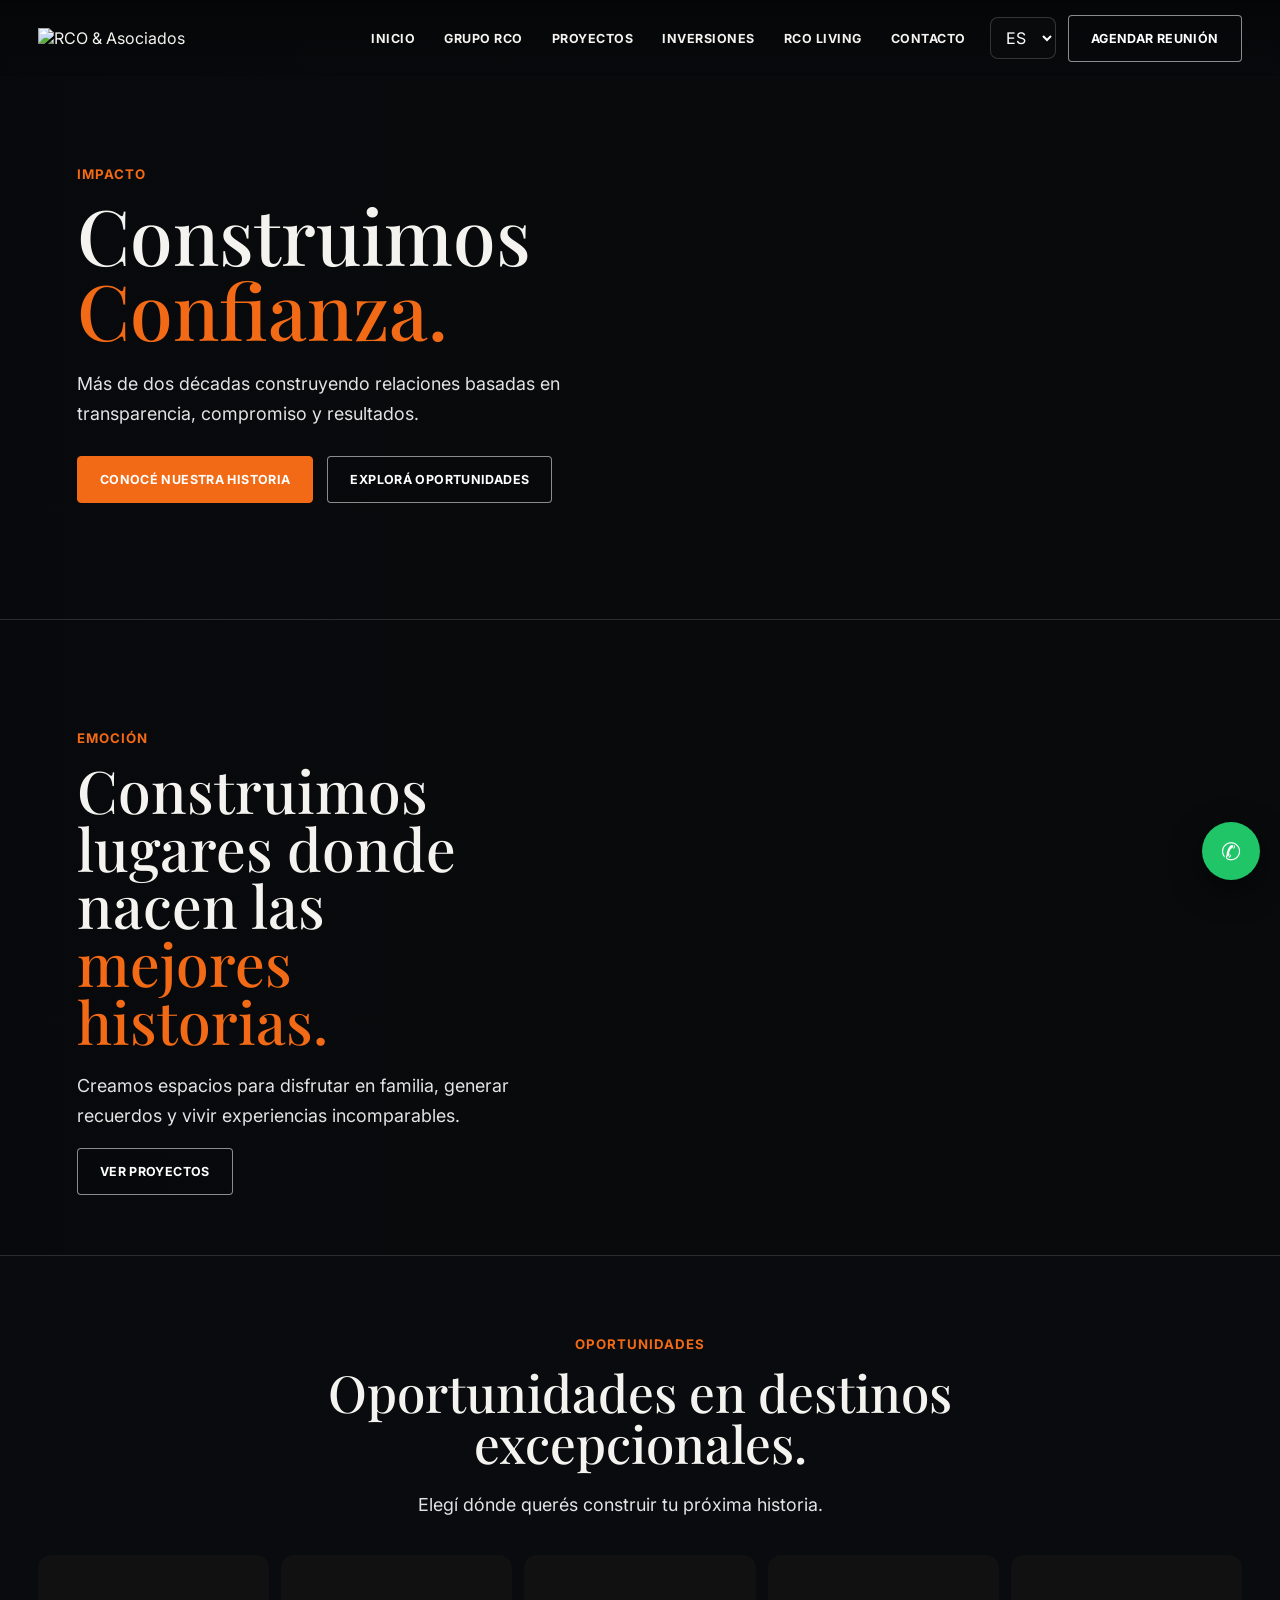
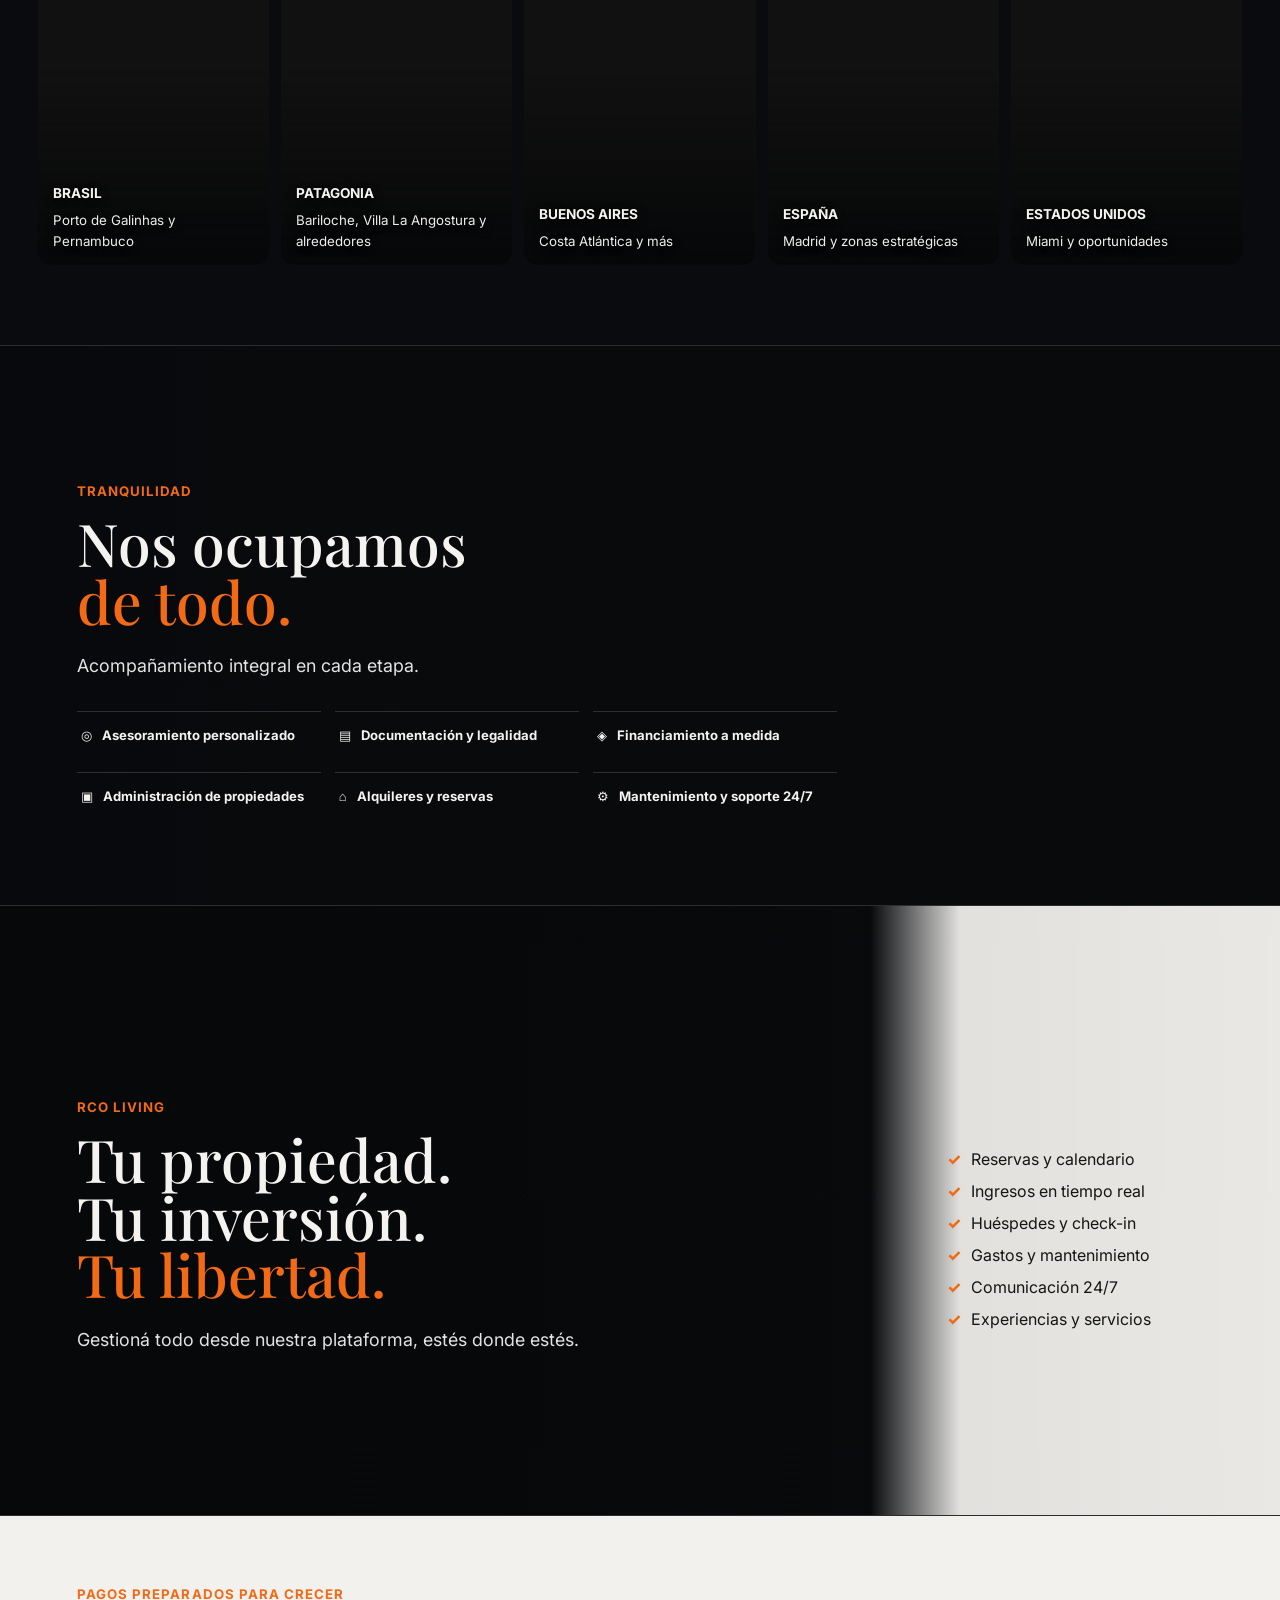
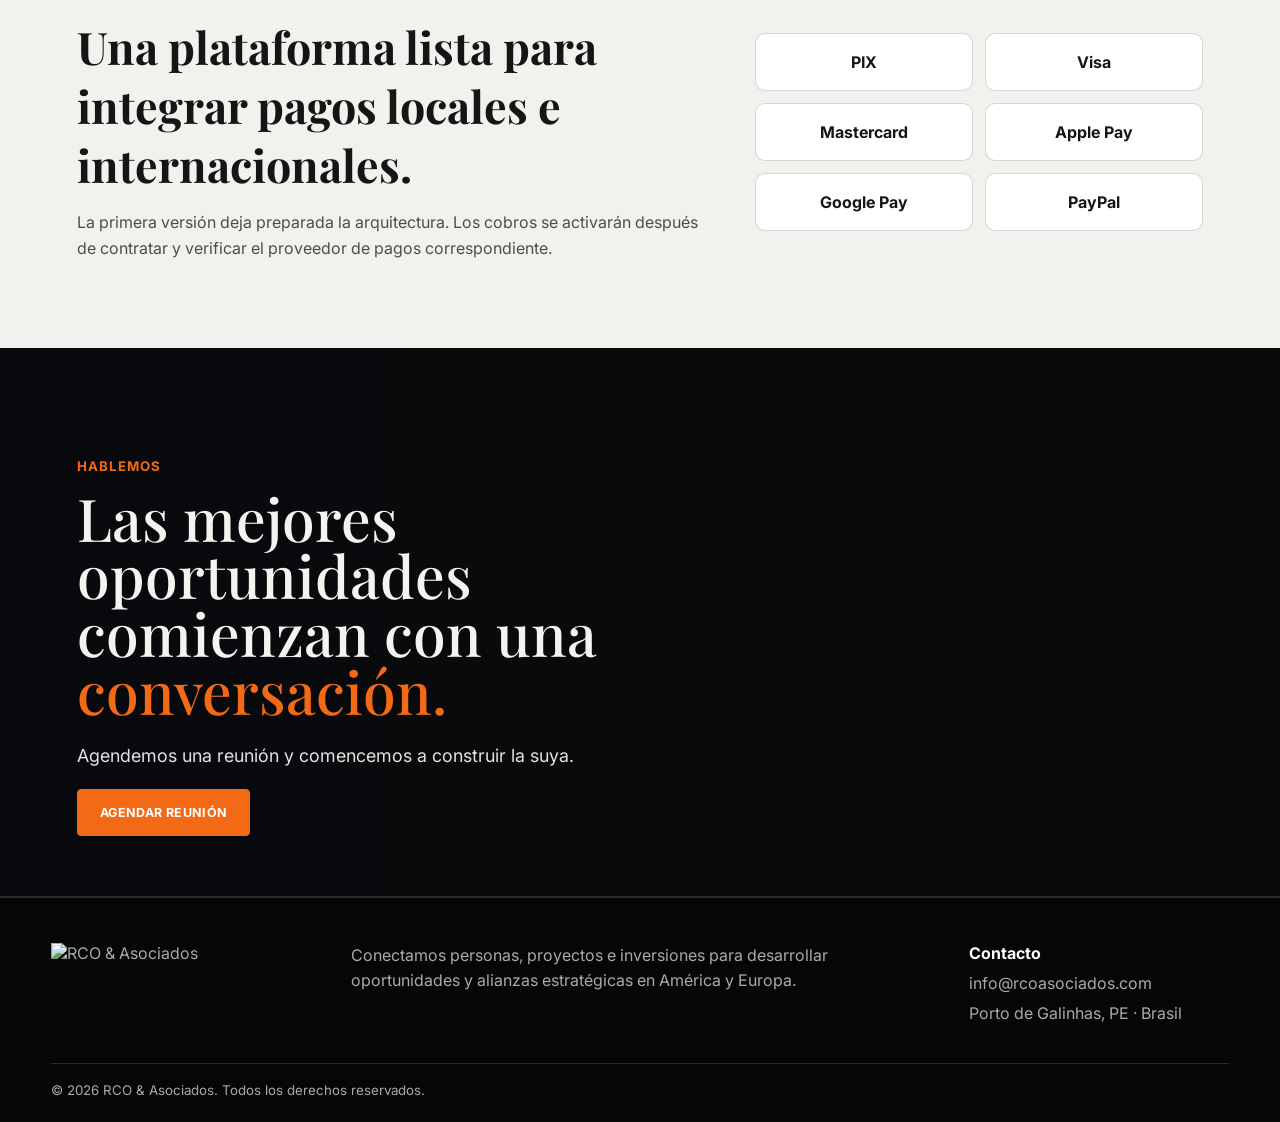
==== index.html @ 713f9b82 "Add files via upload" ====
<!doctype html>
<html lang="es">
<head>
  <meta charset="utf-8">
  <meta name="viewport" content="width=device-width, initial-scale=1, viewport-fit=cover">
  <meta name="theme-color" content="#080a0c">
  <meta name="description" content="RCO & Asociados conecta personas, proyectos e inversiones mediante alianzas estratégicas y acompañamiento integral.">
  <title>RCO & Asociados | Confianza, proyectos e inversiones</title>
  <link rel="preconnect" href="https://fonts.googleapis.com">
  <link rel="preconnect" href="https://fonts.gstatic.com" crossorigin>
  <link href="https://fonts.googleapis.com/css2?family=Inter:wght@400;500;600;700&family=Playfair+Display:wght@500;600&display=swap" rel="stylesheet">
  <link rel="stylesheet" href="styles.css">
  <script defer src="script.js"></script>
</head>
<body>
<header class="site-header">
  <a class="brand" href="#inicio" aria-label="RCO & Asociados"><img src="assets/logo.svg" alt="RCO & Asociados"></a>
  <button class="menu-toggle" aria-expanded="false" aria-controls="nav">☰</button>
  <nav id="nav">
    <a href="#inicio" data-i18n="nav_home">Inicio</a>
    <a href="#grupo" data-i18n="nav_group">Grupo RCO</a>
    <a href="#mercados" data-i18n="nav_projects">Proyectos</a>
    <a href="#servicios" data-i18n="nav_investments">Inversiones</a>
    <a href="#living">RCO Living</a>
    <a href="#contacto" data-i18n="nav_contact">Contacto</a>
  </nav>
  <div class="header-actions">
    <select id="language" aria-label="Idioma">
      <option value="es">ES</option><option value="pt">PT</option><option value="en">EN</option>
    </select>
    <a class="btn btn-outline desktop-cta" href="#contacto" data-i18n="schedule">Agendar reunión</a>
  </div>
</header>

<main>
<section class="hero section" id="inicio">
  <div class="photo hero-photo"></div>
  <div class="shade"></div>
  <div class="content hero-content reveal">
    <span class="eyebrow" data-i18n="impact">Impacto</span>
    <h1><span data-i18n="build">Construimos</span><br><em data-i18n="trust">Confianza.</em></h1>
    <p data-i18n="hero_text">Más de dos décadas construyendo relaciones basadas en transparencia, compromiso y resultados.</p>
    <div class="actions">
      <a class="btn" href="#grupo" data-i18n="history">Conocé nuestra historia</a>
      <a class="btn btn-outline" href="#mercados" data-i18n="explore">Explorá oportunidades</a>
    </div>
  </div>
</section>

<section class="story section" id="grupo">
  <div class="photo family-photo"></div><div class="shade"></div>
  <div class="content reveal">
    <span class="eyebrow" data-i18n="emotion">Emoción</span>
    <h2><span data-i18n="places">Construimos lugares<br>donde nacen las</span><br><em data-i18n="stories">mejores historias.</em></h2>
    <p data-i18n="story_text">Creamos espacios para disfrutar en familia, generar recuerdos y vivir experiencias incomparables.</p>
    <a class="btn btn-outline" href="#mercados" data-i18n="view_projects">Ver proyectos</a>
  </div>
</section>

<section class="markets" id="mercados">
  <div class="section-copy reveal">
    <span class="eyebrow" data-i18n="opportunities">Oportunidades</span>
    <h2 data-i18n="destinations">Oportunidades en destinos excepcionales.</h2>
    <p data-i18n="choose">Elegí dónde querés construir tu próxima historia.</p>
  </div>
  <div class="market-grid">
    <article style="--bg:url('assets/brasil.jpg')"><div><b>Brasil</b><small>Porto de Galinhas y Pernambuco</small></div></article>
    <article style="--bg:url('assets/patagonia.jpg')"><div><b>Patagonia</b><small>Bariloche, Villa La Angostura y alrededores</small></div></article>
    <article style="--bg:url('assets/buenos-aires.jpg')"><div><b>Buenos Aires</b><small>Costa Atlántica y más</small></div></article>
    <article style="--bg:url('assets/espana.jpg')"><div><b>España</b><small>Madrid y zonas estratégicas</small></div></article>
    <article style="--bg:url('assets/estados-unidos.jpg')"><div><b>Estados Unidos</b><small>Miami y oportunidades</small></div></article>
  </div>
</section>

<section class="services section" id="servicios">
  <div class="photo services-photo"></div><div class="shade"></div>
  <div class="content reveal">
    <span class="eyebrow" data-i18n="calm">Tranquilidad</span>
    <h2><span data-i18n="we_handle">Nos ocupamos</span><br><em data-i18n="everything">de todo.</em></h2>
    <p data-i18n="support_text">Acompañamiento integral en cada etapa.</p>
    <div class="service-list">
      <span>◎ <b data-i18n="advice">Asesoramiento personalizado</b></span>
      <span>▤ <b data-i18n="docs">Documentación y legalidad</b></span>
      <span>◈ <b data-i18n="finance">Financiamiento a medida</b></span>
      <span>▣ <b data-i18n="management">Administración de propiedades</b></span>
      <span>⌂ <b data-i18n="rentals">Alquileres y reservas</b></span>
      <span>⚙ <b data-i18n="maintenance">Mantenimiento y soporte 24/7</b></span>
    </div>
  </div>
</section>

<section class="living section" id="living">
  <div class="photo living-photo"></div><div class="shade"></div>
  <div class="content reveal">
    <span class="eyebrow">RCO Living</span>
    <h2><span data-i18n="your_property">Tu propiedad.</span><br><span data-i18n="your_investment">Tu inversión.</span><br><em data-i18n="your_freedom">Tu libertad.</em></h2>
    <p data-i18n="living_text">Gestioná todo desde nuestra plataforma, estés donde estés.</p>
    <div class="feature-pills">
      <span data-i18n="reservations">Reservas y calendario</span>
      <span data-i18n="income">Ingresos en tiempo real</span>
      <span data-i18n="guests">Huéspedes y check-in</span>
      <span data-i18n="expenses">Gastos y mantenimiento</span>
      <span data-i18n="communication">Comunicación 24/7</span>
      <span data-i18n="experiences">Experiencias y servicios</span>
    </div>
  </div>
</section>

<section class="payments">
  <div>
    <span class="eyebrow" data-i18n="payments_title">Pagos preparados para crecer</span>
    <h2 data-i18n="payments_heading">Una plataforma lista para integrar pagos locales e internacionales.</h2>
    <p data-i18n="payments_note">La primera versión deja preparada la arquitectura. Los cobros se activarán después de contratar y verificar el proveedor de pagos correspondiente.</p>
  </div>
  <div class="payment-methods" aria-label="Métodos de pago previstos">
    <span>PIX</span><span>Visa</span><span>Mastercard</span><span>Apple Pay</span><span>Google Pay</span><span>PayPal</span>
  </div>
</section>

<section class="cta section" id="contacto">
  <div class="photo office-photo"></div><div class="shade"></div>
  <div class="content reveal">
    <span class="eyebrow" data-i18n="lets_talk">Hablemos</span>
    <h2><span data-i18n="best_opps">Las mejores oportunidades<br>comienzan con una</span> <em data-i18n="conversation">conversación.</em></h2>
    <p data-i18n="cta_text">Agendemos una reunión y comencemos a construir la suya.</p>
    <button class="btn" data-open-contact data-i18n="schedule">Agendar reunión</button>
  </div>
</section>
</main>

<footer>
  <img src="assets/logo.svg" alt="RCO & Asociados">
  <p data-i18n="footer_text">Conectamos personas, proyectos e inversiones para desarrollar oportunidades y alianzas estratégicas en América y Europa.</p>
  <div><b data-i18n="contacts">Contacto</b><a href="mailto:info@rcoasociados.com">info@rcoasociados.com</a><span>Porto de Galinhas, PE · Brasil</span></div>
  <small>© 2026 RCO & Asociados. <span data-i18n="rights">Todos los derechos reservados.</span></small>
</footer>

<button class="floating-contact" data-open-contact aria-label="Abrir contacto">✆</button>
<div class="modal" id="contact-modal" hidden>
  <div class="modal-card">
    <button class="close" aria-label="Cerrar">×</button>
    <img src="assets/logo.svg" alt="">
    <h3 data-i18n="contact_advisor">Contactar un asesor</h3>
    <a class="whatsapp" href="https://wa.me/55998991468?text=Hola%20RCO%20%26%20Asociados%2C%20quisiera%20recibir%20informaci%C3%B3n." target="_blank" rel="noopener">🇧🇷 WhatsApp Brasil<br><small>+55 99899-1468</small></a>
    <a class="whatsapp" href="https://wa.me/5492262626567?text=Hola%20RCO%20%26%20Asociados%2C%20quisiera%20recibir%20informaci%C3%B3n." target="_blank" rel="noopener">🇦🇷 WhatsApp Argentina<br><small>+54 9 2262 62-6567</small></a>
    <a class="email" href="mailto:info@rcoasociados.com">info@rcoasociados.com</a>
  </div>
</div>
</body>
</html>
---- styles.css ----
:root{--orange:#f26a16;--bg:#080a0c;--text:#f5f3ef;--muted:#b8b8b8;--line:#ffffff24}
*{box-sizing:border-box}html{scroll-behavior:smooth}body{margin:0;background:var(--bg);color:var(--text);font-family:Inter,Arial,sans-serif;overflow-x:hidden}
a{color:inherit;text-decoration:none}button,select{font:inherit}.site-header{position:fixed;z-index:50;top:0;left:0;right:0;height:76px;padding:11px 3vw;display:flex;align-items:center;gap:24px;background:linear-gradient(#050607ee,#05060780,transparent);backdrop-filter:blur(4px)}
.brand img{width:230px;display:block}nav{margin-left:auto;display:flex;gap:29px;align-items:center}nav a{text-transform:uppercase;font-size:.78rem;font-weight:700;letter-spacing:.04em}nav a:hover{color:var(--orange)}
.header-actions{display:flex;gap:12px;align-items:center}.header-actions select{background:#090a0b;color:white;border:1px solid #ffffff2d;border-radius:8px;padding:9px 11px}.menu-toggle{display:none;margin-left:auto;background:none;color:white;border:0;font-size:1.7rem}
.section{min-height:620px;position:relative;display:flex;align-items:center;overflow:hidden;border-bottom:1px solid var(--line)}.photo{position:absolute;inset:0;background-size:cover;background-position:center}.hero-photo{background-image:url('assets/hero.jpg');background-position:center}.family-photo{background-image:url('assets/family.jpg')}.services-photo{background-image:url('assets/services.jpg')}.living-photo{background-image:url('assets/living.jpg');background-position:center}.office-photo{background-image:url('assets/office.jpg')}
.shade{position:absolute;inset:0;background:linear-gradient(90deg,#07090cf5 0%,#080a0cdb 32%,#080a0c26 68%,#080a0c10)}.content{position:relative;z-index:2;width:min(560px,86vw);margin-left:6vw;padding:110px 0 60px}.eyebrow{display:block;color:var(--orange);font-size:.83rem;font-weight:700;text-transform:uppercase;letter-spacing:.08em;margin-bottom:15px}.content h1,.content h2,.section-copy h2{font-family:"Playfair Display",Georgia,serif;font-weight:500;line-height:.98;margin:0 0 22px;font-size:clamp(3.1rem,6vw,6.1rem)}.content h2,.section-copy h2{font-size:clamp(2.4rem,4.6vw,4.5rem)}em{font-style:normal;color:var(--orange)}.content p,.section-copy p{font-size:clamp(1rem,1.4vw,1.2rem);line-height:1.65;color:#e3e3e3;max-width:650px}.actions{display:flex;gap:14px;flex-wrap:wrap;margin-top:28px}.btn{display:inline-flex;align-items:center;justify-content:center;background:var(--orange);color:#fff;text-transform:uppercase;font-size:.78rem;font-weight:700;letter-spacing:.03em;border:1px solid var(--orange);border-radius:4px;padding:15px 22px;cursor:pointer}.btn-outline{background:#080a0c70;border-color:#fff8}.hero .content{width:min(520px,88vw)}
.story{min-height:540px}.story .content{width:min(470px,88vw)}
.markets{padding:80px 3vw;background:#090b0e;border-bottom:1px solid var(--line)}.section-copy{max-width:690px;margin:0 auto 36px;text-align:center}.section-copy h2{font-size:clamp(2.2rem,4vw,4rem)}.market-grid{display:grid;grid-template-columns:repeat(5,1fr);gap:12px;max-width:1400px;margin:auto}.market-grid article{height:310px;border-radius:13px;overflow:hidden;position:relative;background:#111}.market-grid article::before{content:"";position:absolute;inset:0;background-image:linear-gradient(transparent 35%,#050607ec),var(--bg);background-size:cover;background-position:center;transition:transform .5s ease}.market-grid article:hover::before{transform:scale(1.04)}.market-grid article div{position:absolute;z-index:1;left:15px;right:15px;bottom:15px;text-shadow:0 2px 8px #000}.market-grid b{display:block;text-transform:uppercase;font-size:.85rem;margin-bottom:8px}.market-grid small{line-height:1.4;color:#eee}
.services{min-height:560px}.services .content{width:min(760px,90vw)}.service-list{display:grid;grid-template-columns:repeat(3,minmax(160px,1fr));gap:14px;margin-top:30px}.service-list span{display:flex;gap:10px;align-items:flex-start;border-top:1px solid #ffffff26;padding:15px 4px;font-size:.82rem}.service-list span:first-letter{color:var(--orange)}
.living{min-height:610px}.living .shade{background:linear-gradient(90deg,#06080af4 0%,#06080acb 38%,#06080c38 68%,#f2f1eeed 75%,#f2f1eef5 100%)}.living .content{width:min(1100px,90vw)}.living .feature-pills{position:absolute;left:68vw;top:160px;width:270px;color:#151515;display:grid;gap:12px}.feature-pills span::before{content:"✓";color:var(--orange);font-weight:800;margin-right:10px}.payments{display:grid;grid-template-columns:1.4fr 1fr;gap:50px;padding:70px 6vw;background:#f3f1ed;color:#151515}.payments h2{font-family:"Playfair Display";font-size:clamp(2rem,3.5vw,3.4rem);margin:8px 0 16px}.payments p{line-height:1.6;color:#4d4d4d}.payment-methods{display:grid;grid-template-columns:repeat(2,1fr);gap:12px;align-content:center}.payment-methods span{border:1px solid #1f1f1f2e;border-radius:10px;padding:18px;text-align:center;font-weight:700;background:#fff}
.cta{min-height:470px}.cta .content{width:min(650px,90vw)}
footer{padding:45px 4vw 24px;display:grid;grid-template-columns:260px 1fr 260px;gap:40px;align-items:start;background:#050607;border-top:1px solid var(--line);color:#aaa}footer img{width:230px}footer p{line-height:1.6;margin:0}footer div{display:grid;gap:10px}footer b{color:#fff}footer small{grid-column:1/-1;border-top:1px solid var(--line);padding-top:18px}
.floating-contact{position:fixed;right:20px;bottom:20px;z-index:60;width:58px;height:58px;border-radius:50%;border:0;background:#20c568;color:#fff;font-size:1.5rem;box-shadow:0 10px 30px #0008;cursor:pointer}.modal[hidden]{display:none}.modal{position:fixed;z-index:100;inset:0;background:#000b;display:grid;place-items:center;padding:20px}.modal-card{position:relative;width:min(420px,100%);background:#101317;border:1px solid #ffffff23;border-radius:18px;padding:30px;box-shadow:0 25px 80px #000}.modal-card img{width:230px}.modal-card h3{font-family:"Playfair Display";font-size:2rem}.close{position:absolute;right:16px;top:10px;background:none;border:0;color:#fff;font-size:2rem}.whatsapp,.email{display:block;border:1px solid #ffffff25;border-radius:10px;padding:14px;margin-top:12px}.whatsapp:hover{border-color:#20c568}.reveal{opacity:0;transform:translateY(18px);transition:.7s ease}.reveal.visible{opacity:1;transform:none}
@media(max-width:900px){.site-header{height:68px}.brand img{width:185px}.menu-toggle{display:block}nav{display:none;position:absolute;top:68px;left:0;right:0;background:#050607f7;padding:22px;flex-direction:column;align-items:flex-start}nav.open{display:flex}.desktop-cta{display:none}.section{min-height:760px;align-items:flex-end}.photo{background-position:center top}.hero-photo{background-position:58% top}.family-photo{background-position:58% center}.services-photo{background-position:68% center}.living-photo{background-position:45% center}.shade,.living .shade{background:linear-gradient(0deg,#07090c 0%,#07090ce8 38%,#07090c22 76%,#07090c1a)}.content,.hero .content,.story .content,.services .content,.living .content,.cta .content{margin:0;padding:330px 7vw 55px;width:100%}.content h1{font-size:clamp(3rem,15vw,5rem)}.content h2{font-size:clamp(2.6rem,11vw,4.3rem)}.market-grid{grid-template-columns:repeat(2,1fr)}.market-grid article{height:250px}.service-list{grid-template-columns:1fr 1fr}.living{min-height:900px}.living .content{padding-top:460px}.living .feature-pills{position:static;width:auto;color:#fff;margin-top:28px;grid-template-columns:1fr 1fr}.payments{grid-template-columns:1fr}.payment-methods{grid-template-columns:repeat(3,1fr)}footer{grid-template-columns:1fr}footer small{grid-column:auto}}
@media(max-width:560px){.header-actions select{padding:7px}.market-grid{grid-template-columns:1fr}.market-grid article{height:220px}.service-list,.living .feature-pills{grid-template-columns:1fr}.payment-methods{grid-template-columns:1fr 1fr}.actions{display:grid}.btn{width:100%}.hero .content{padding-top:360px}.hero-photo{background-position:60% top}}
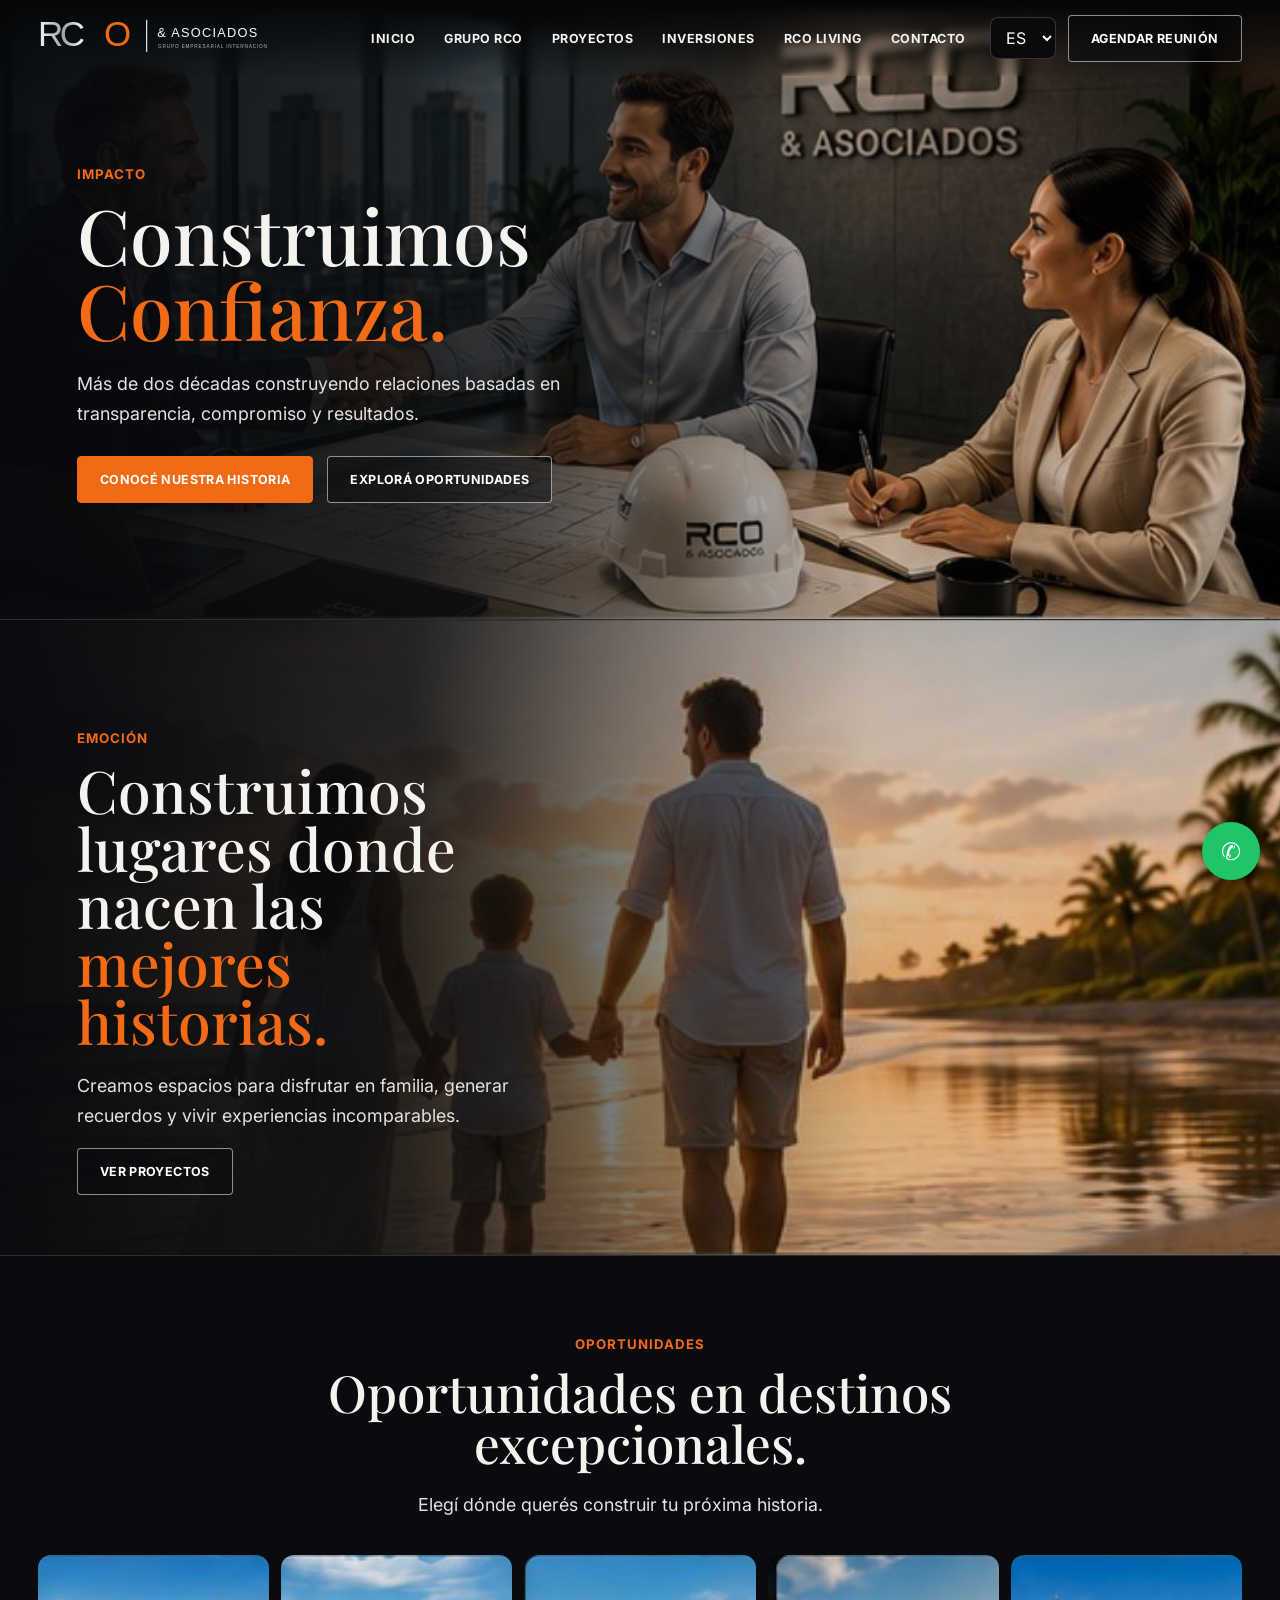
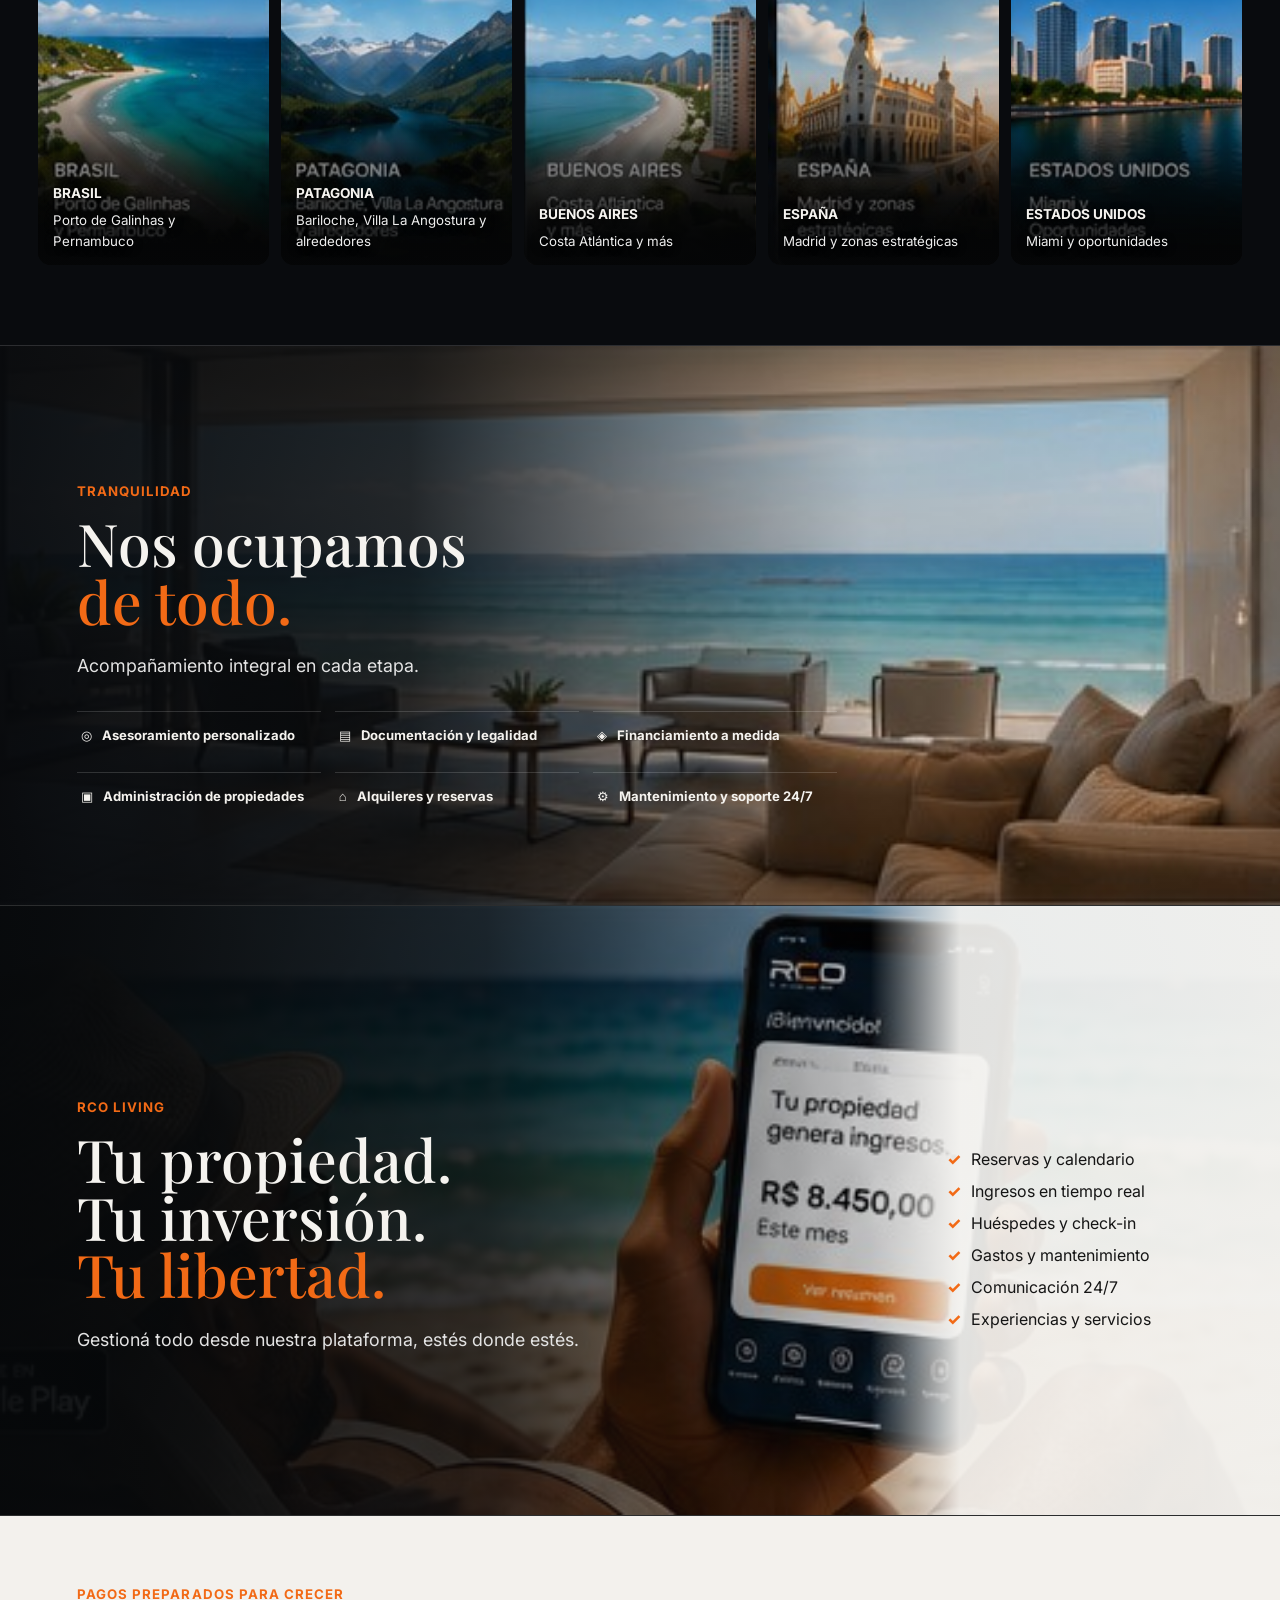
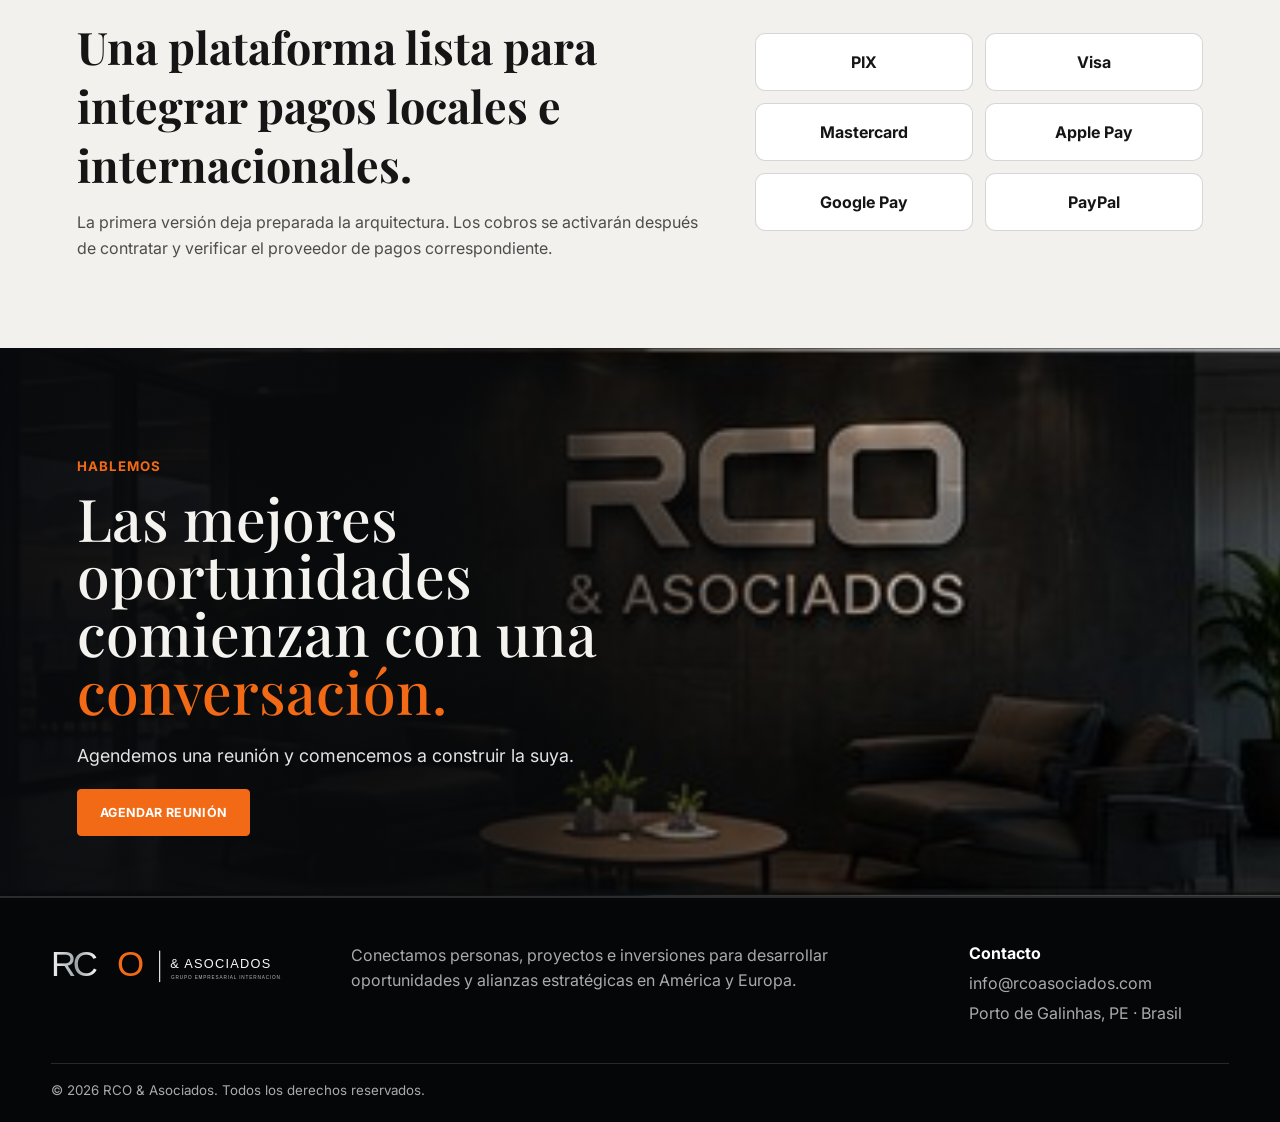
==== commit aaab2f11: "Add files via upload" ====
--- a/index.html
+++ b/index.html
@@ -14,7 +14,7 @@
 </head>
 <body>
 <header class="site-header">
-  <a class="brand" href="#inicio" aria-label="RCO & Asociados"><img src="assets/logo.svg" alt="RCO & Asociados"></a>
+  <a class="brand" href="#inicio" aria-label="RCO & Asociados"><img src="logo.svg" alt="RCO & Asociados"></a>
   <button class="menu-toggle" aria-expanded="false" aria-controls="nav">☰</button>
   <nav id="nav">
     <a href="#inicio" data-i18n="nav_home">Inicio</a>
@@ -64,11 +64,11 @@
     <p data-i18n="choose">Elegí dónde querés construir tu próxima historia.</p>
   </div>
   <div class="market-grid">
-    <article style="--bg:url('assets/brasil.jpg')"><div><b>Brasil</b><small>Porto de Galinhas y Pernambuco</small></div></article>
-    <article style="--bg:url('assets/patagonia.jpg')"><div><b>Patagonia</b><small>Bariloche, Villa La Angostura y alrededores</small></div></article>
-    <article style="--bg:url('assets/buenos-aires.jpg')"><div><b>Buenos Aires</b><small>Costa Atlántica y más</small></div></article>
-    <article style="--bg:url('assets/espana.jpg')"><div><b>España</b><small>Madrid y zonas estratégicas</small></div></article>
-    <article style="--bg:url('assets/estados-unidos.jpg')"><div><b>Estados Unidos</b><small>Miami y oportunidades</small></div></article>
+    <article style="--bg:url('brasil.jpg')"><div><b>Brasil</b><small>Porto de Galinhas y Pernambuco</small></div></article>
+    <article style="--bg:url('patagonia.jpg')"><div><b>Patagonia</b><small>Bariloche, Villa La Angostura y alrededores</small></div></article>
+    <article style="--bg:url('buenos-aires.jpg')"><div><b>Buenos Aires</b><small>Costa Atlántica y más</small></div></article>
+    <article style="--bg:url('espana.jpg')"><div><b>España</b><small>Madrid y zonas estratégicas</small></div></article>
+    <article style="--bg:url('estados-unidos.jpg')"><div><b>Estados Unidos</b><small>Miami y oportunidades</small></div></article>
   </div>
 </section>
 
@@ -129,7 +129,7 @@
 </main>
 
 <footer>
-  <img src="assets/logo.svg" alt="RCO & Asociados">
+  <img src="logo.svg" alt="RCO & Asociados">
   <p data-i18n="footer_text">Conectamos personas, proyectos e inversiones para desarrollar oportunidades y alianzas estratégicas en América y Europa.</p>
   <div><b data-i18n="contacts">Contacto</b><a href="mailto:info@rcoasociados.com">info@rcoasociados.com</a><span>Porto de Galinhas, PE · Brasil</span></div>
   <small>© 2026 RCO & Asociados. <span data-i18n="rights">Todos los derechos reservados.</span></small>
@@ -139,7 +139,7 @@
 <div class="modal" id="contact-modal" hidden>
   <div class="modal-card">
     <button class="close" aria-label="Cerrar">×</button>
-    <img src="assets/logo.svg" alt="">
+    <img src="logo.svg" alt="">
     <h3 data-i18n="contact_advisor">Contactar un asesor</h3>
     <a class="whatsapp" href="https://wa.me/55998991468?text=Hola%20RCO%20%26%20Asociados%2C%20quisiera%20recibir%20informaci%C3%B3n." target="_blank" rel="noopener">🇧🇷 WhatsApp Brasil<br><small>+55 99899-1468</small></a>
     <a class="whatsapp" href="https://wa.me/5492262626567?text=Hola%20RCO%20%26%20Asociados%2C%20quisiera%20recibir%20informaci%C3%B3n." target="_blank" rel="noopener">🇦🇷 WhatsApp Argentina<br><small>+54 9 2262 62-6567</small></a>
--- a/styles.css
+++ b/styles.css
@@ -4,7 +4,7 @@
 a{color:inherit;text-decoration:none}button,select{font:inherit}.site-header{position:fixed;z-index:50;top:0;left:0;right:0;height:76px;padding:11px 3vw;display:flex;align-items:center;gap:24px;background:linear-gradient(#050607ee,#05060780,transparent);backdrop-filter:blur(4px)}
 .brand img{width:230px;display:block}nav{margin-left:auto;display:flex;gap:29px;align-items:center}nav a{text-transform:uppercase;font-size:.78rem;font-weight:700;letter-spacing:.04em}nav a:hover{color:var(--orange)}
 .header-actions{display:flex;gap:12px;align-items:center}.header-actions select{background:#090a0b;color:white;border:1px solid #ffffff2d;border-radius:8px;padding:9px 11px}.menu-toggle{display:none;margin-left:auto;background:none;color:white;border:0;font-size:1.7rem}
-.section{min-height:620px;position:relative;display:flex;align-items:center;overflow:hidden;border-bottom:1px solid var(--line)}.photo{position:absolute;inset:0;background-size:cover;background-position:center}.hero-photo{background-image:url('assets/hero.jpg');background-position:center}.family-photo{background-image:url('assets/family.jpg')}.services-photo{background-image:url('assets/services.jpg')}.living-photo{background-image:url('assets/living.jpg');background-position:center}.office-photo{background-image:url('assets/office.jpg')}
+.section{min-height:620px;position:relative;display:flex;align-items:center;overflow:hidden;border-bottom:1px solid var(--line)}.photo{position:absolute;inset:0;background-size:cover;background-position:center}.hero-photo{background-image:url('hero.jpg');background-position:center}.family-photo{background-image:url('family.jpg')}.services-photo{background-image:url('services.jpg')}.living-photo{background-image:url('living.jpg');background-position:center}.office-photo{background-image:url('office.jpg')}
 .shade{position:absolute;inset:0;background:linear-gradient(90deg,#07090cf5 0%,#080a0cdb 32%,#080a0c26 68%,#080a0c10)}.content{position:relative;z-index:2;width:min(560px,86vw);margin-left:6vw;padding:110px 0 60px}.eyebrow{display:block;color:var(--orange);font-size:.83rem;font-weight:700;text-transform:uppercase;letter-spacing:.08em;margin-bottom:15px}.content h1,.content h2,.section-copy h2{font-family:"Playfair Display",Georgia,serif;font-weight:500;line-height:.98;margin:0 0 22px;font-size:clamp(3.1rem,6vw,6.1rem)}.content h2,.section-copy h2{font-size:clamp(2.4rem,4.6vw,4.5rem)}em{font-style:normal;color:var(--orange)}.content p,.section-copy p{font-size:clamp(1rem,1.4vw,1.2rem);line-height:1.65;color:#e3e3e3;max-width:650px}.actions{display:flex;gap:14px;flex-wrap:wrap;margin-top:28px}.btn{display:inline-flex;align-items:center;justify-content:center;background:var(--orange);color:#fff;text-transform:uppercase;font-size:.78rem;font-weight:700;letter-spacing:.03em;border:1px solid var(--orange);border-radius:4px;padding:15px 22px;cursor:pointer}.btn-outline{background:#080a0c70;border-color:#fff8}.hero .content{width:min(520px,88vw)}
 .story{min-height:540px}.story .content{width:min(470px,88vw)}
 .markets{padding:80px 3vw;background:#090b0e;border-bottom:1px solid var(--line)}.section-copy{max-width:690px;margin:0 auto 36px;text-align:center}.section-copy h2{font-size:clamp(2.2rem,4vw,4rem)}.market-grid{display:grid;grid-template-columns:repeat(5,1fr);gap:12px;max-width:1400px;margin:auto}.market-grid article{height:310px;border-radius:13px;overflow:hidden;position:relative;background:#111}.market-grid article::before{content:"";position:absolute;inset:0;background-image:linear-gradient(transparent 35%,#050607ec),var(--bg);background-size:cover;background-position:center;transition:transform .5s ease}.market-grid article:hover::before{transform:scale(1.04)}.market-grid article div{position:absolute;z-index:1;left:15px;right:15px;bottom:15px;text-shadow:0 2px 8px #000}.market-grid b{display:block;text-transform:uppercase;font-size:.85rem;margin-bottom:8px}.market-grid small{line-height:1.4;color:#eee}
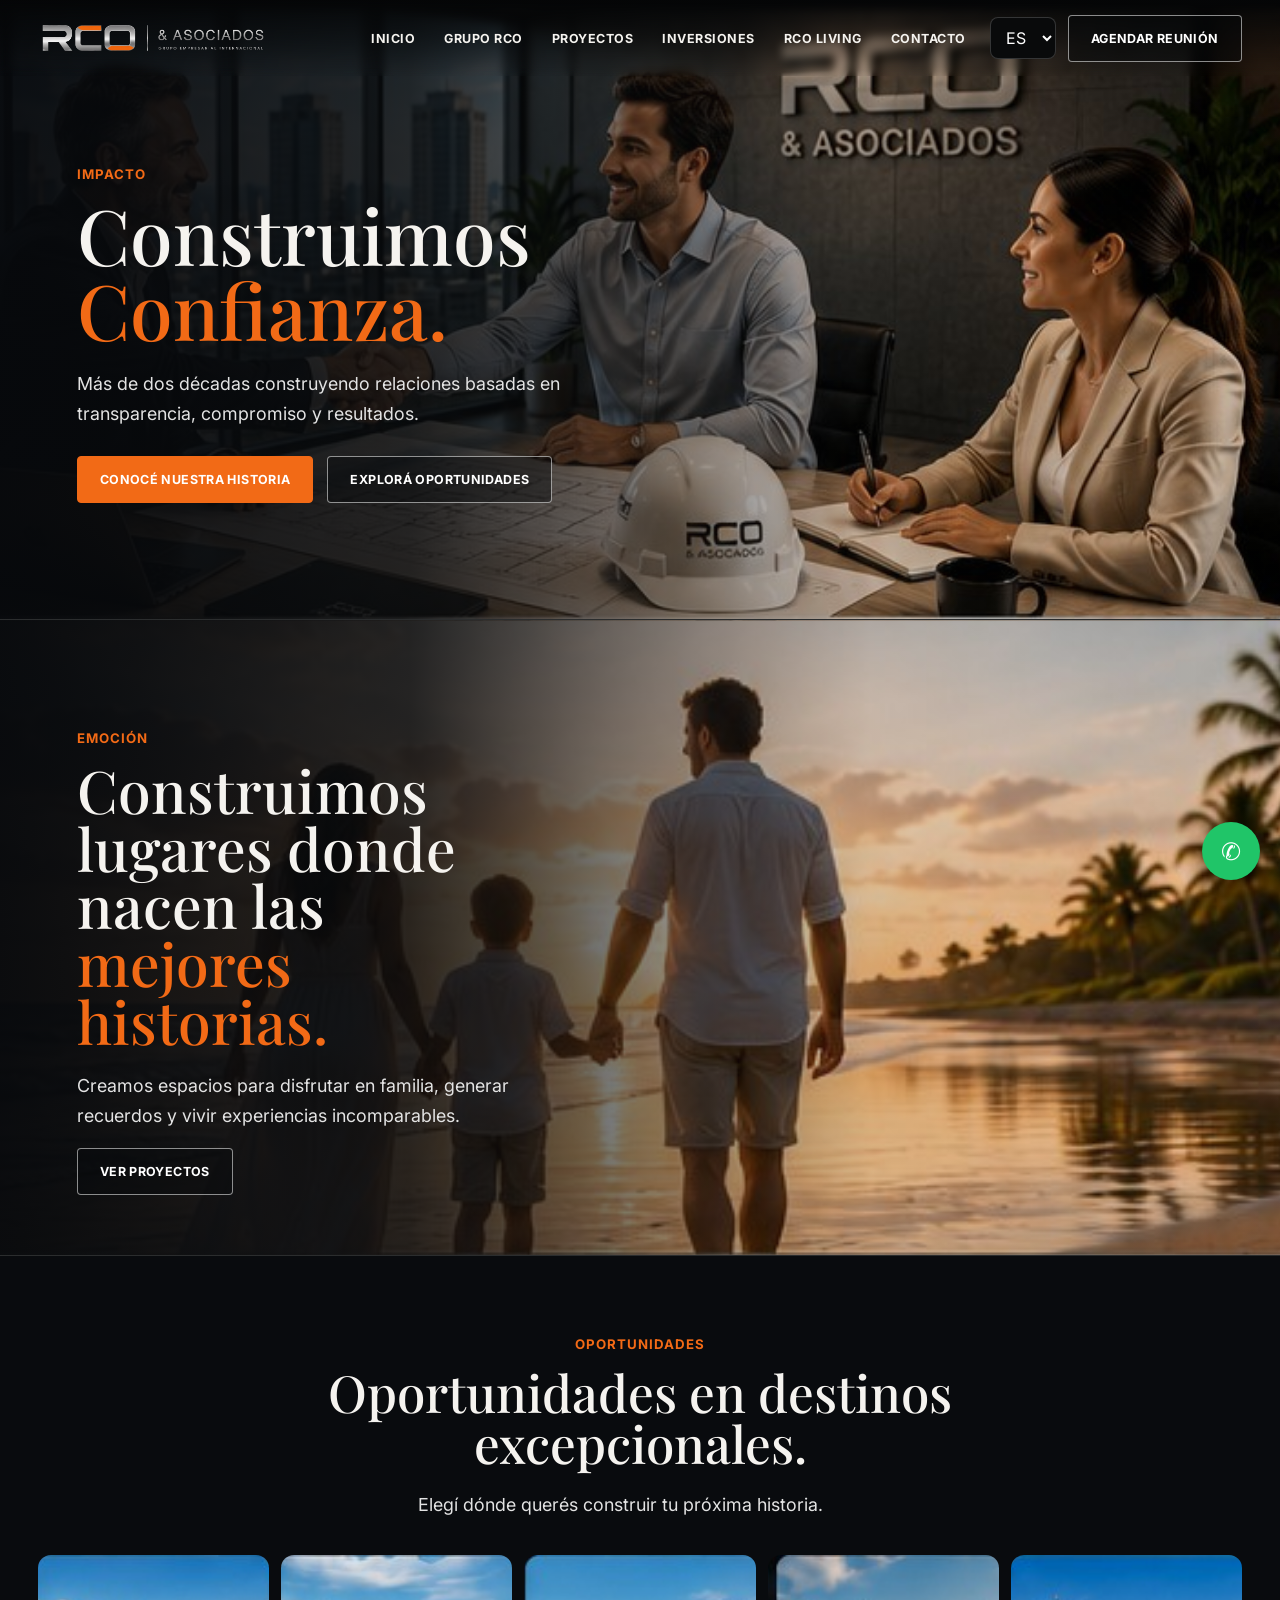
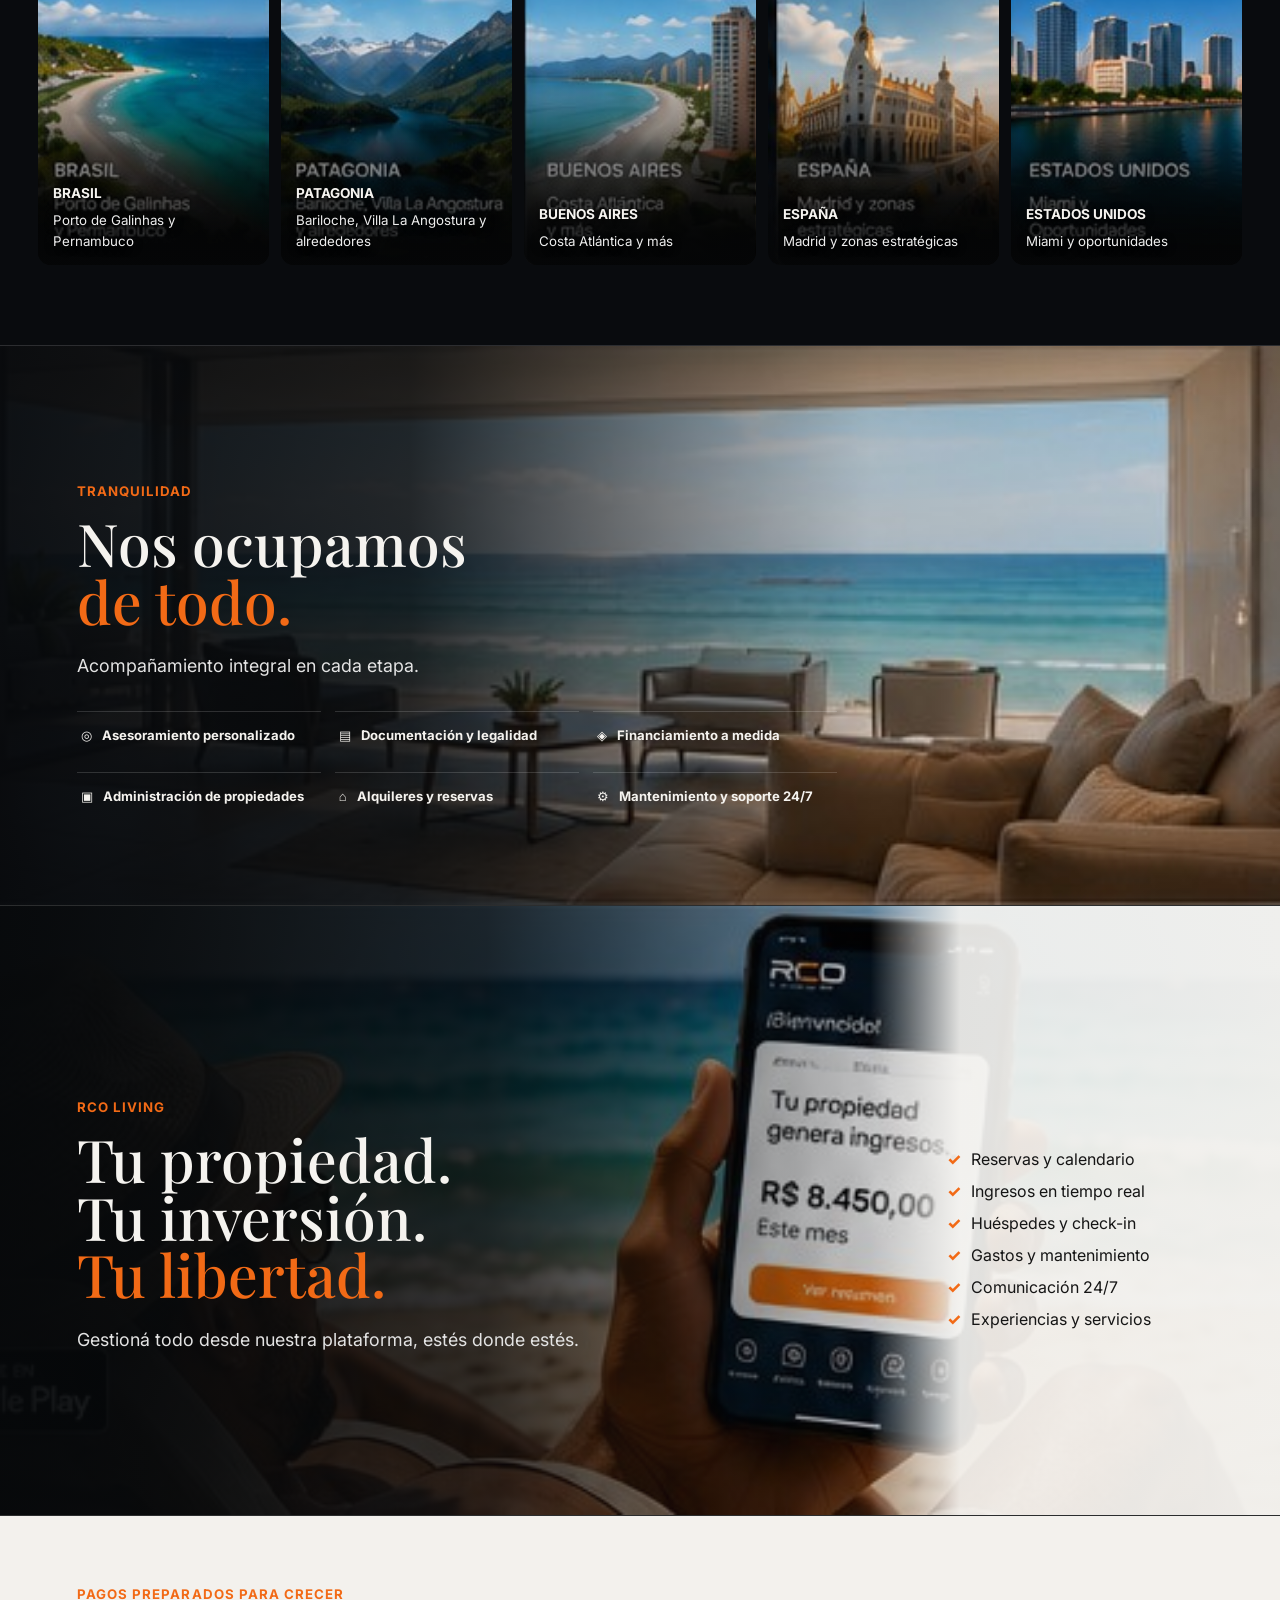
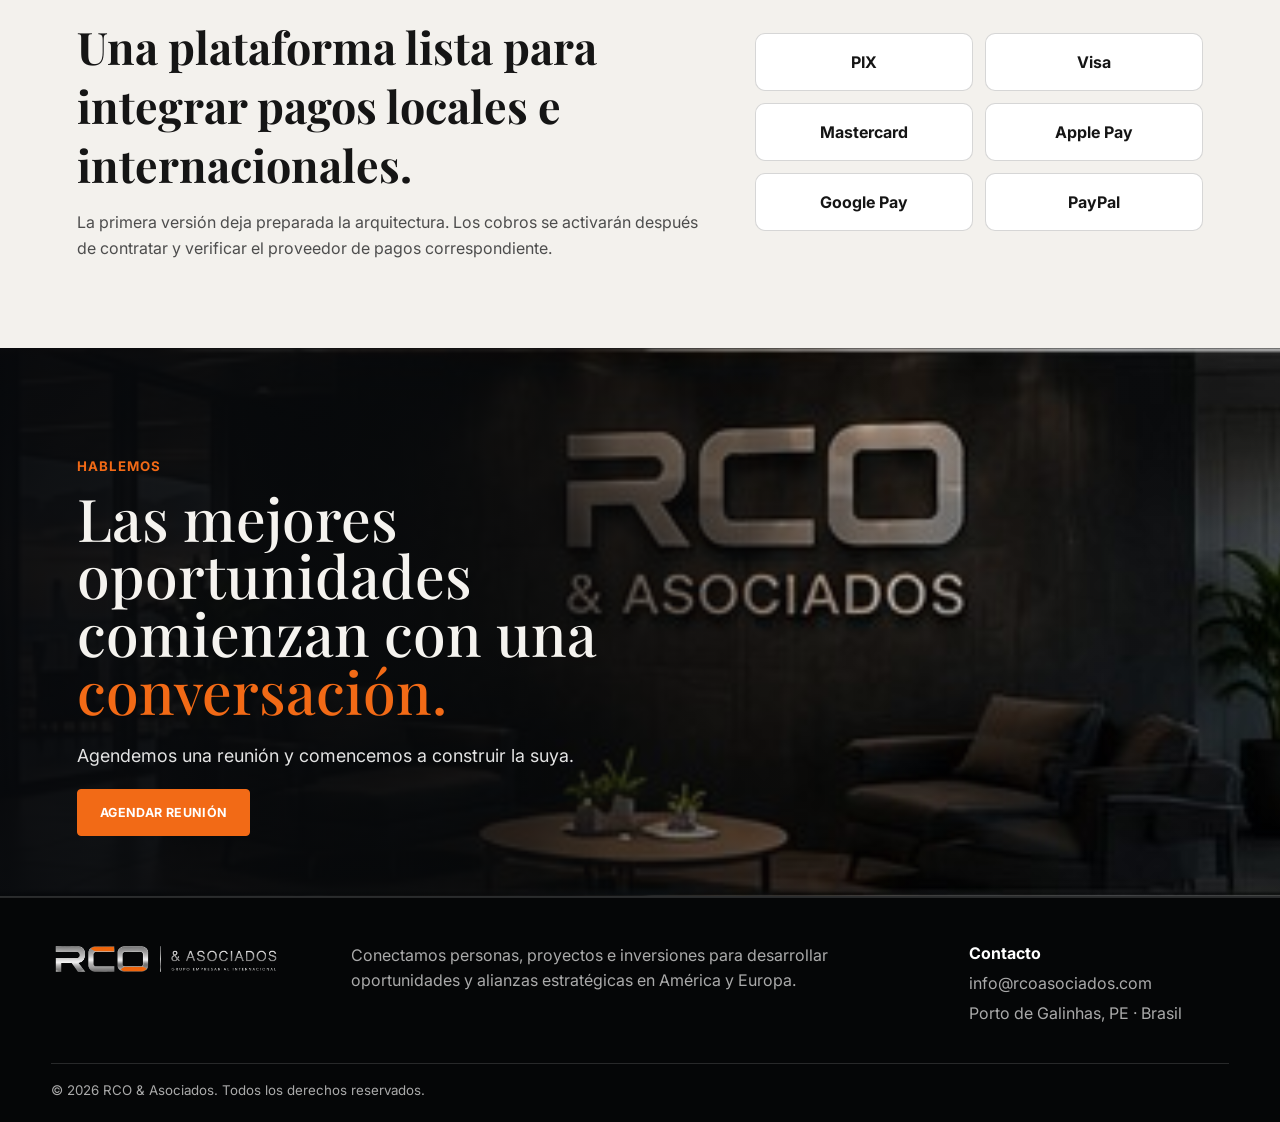
==== commit 85241fe0: "Update index.html actualizar logo" ====
--- a/index.html
+++ b/index.html
@@ -14,7 +14,7 @@
 </head>
 <body>
 <header class="site-header">
-  <a class="brand" href="#inicio" aria-label="RCO & Asociados"><img src="logo.svg" alt="RCO & Asociados"></a>
+  <a class="brand" href="#inicio" aria-label="RCO & Asociados"><img src="logo-rco-header.png" alt="RCO & Asociados"></a>
   <button class="menu-toggle" aria-expanded="false" aria-controls="nav">☰</button>
   <nav id="nav">
     <a href="#inicio" data-i18n="nav_home">Inicio</a>
@@ -129,7 +129,7 @@
 </main>
 
 <footer>
-  <img src="logo.svg" alt="RCO & Asociados">
+  <img src="logo-rco-header.png" alt="RCO & Asociados">
   <p data-i18n="footer_text">Conectamos personas, proyectos e inversiones para desarrollar oportunidades y alianzas estratégicas en América y Europa.</p>
   <div><b data-i18n="contacts">Contacto</b><a href="mailto:info@rcoasociados.com">info@rcoasociados.com</a><span>Porto de Galinhas, PE · Brasil</span></div>
   <small>© 2026 RCO & Asociados. <span data-i18n="rights">Todos los derechos reservados.</span></small>
@@ -139,7 +139,7 @@
 <div class="modal" id="contact-modal" hidden>
   <div class="modal-card">
     <button class="close" aria-label="Cerrar">×</button>
-    <img src="logo.svg" alt="">
+    <img src="logo-rco-header.png" alt="">
     <h3 data-i18n="contact_advisor">Contactar un asesor</h3>
     <a class="whatsapp" href="https://wa.me/55998991468?text=Hola%20RCO%20%26%20Asociados%2C%20quisiera%20recibir%20informaci%C3%B3n." target="_blank" rel="noopener">🇧🇷 WhatsApp Brasil<br><small>+55 99899-1468</small></a>
     <a class="whatsapp" href="https://wa.me/5492262626567?text=Hola%20RCO%20%26%20Asociados%2C%20quisiera%20recibir%20informaci%C3%B3n." target="_blank" rel="noopener">🇦🇷 WhatsApp Argentina<br><small>+54 9 2262 62-6567</small></a>
@@ -147,4 +147,4 @@
   </div>
 </div>
 </body>
-</html>+</html>
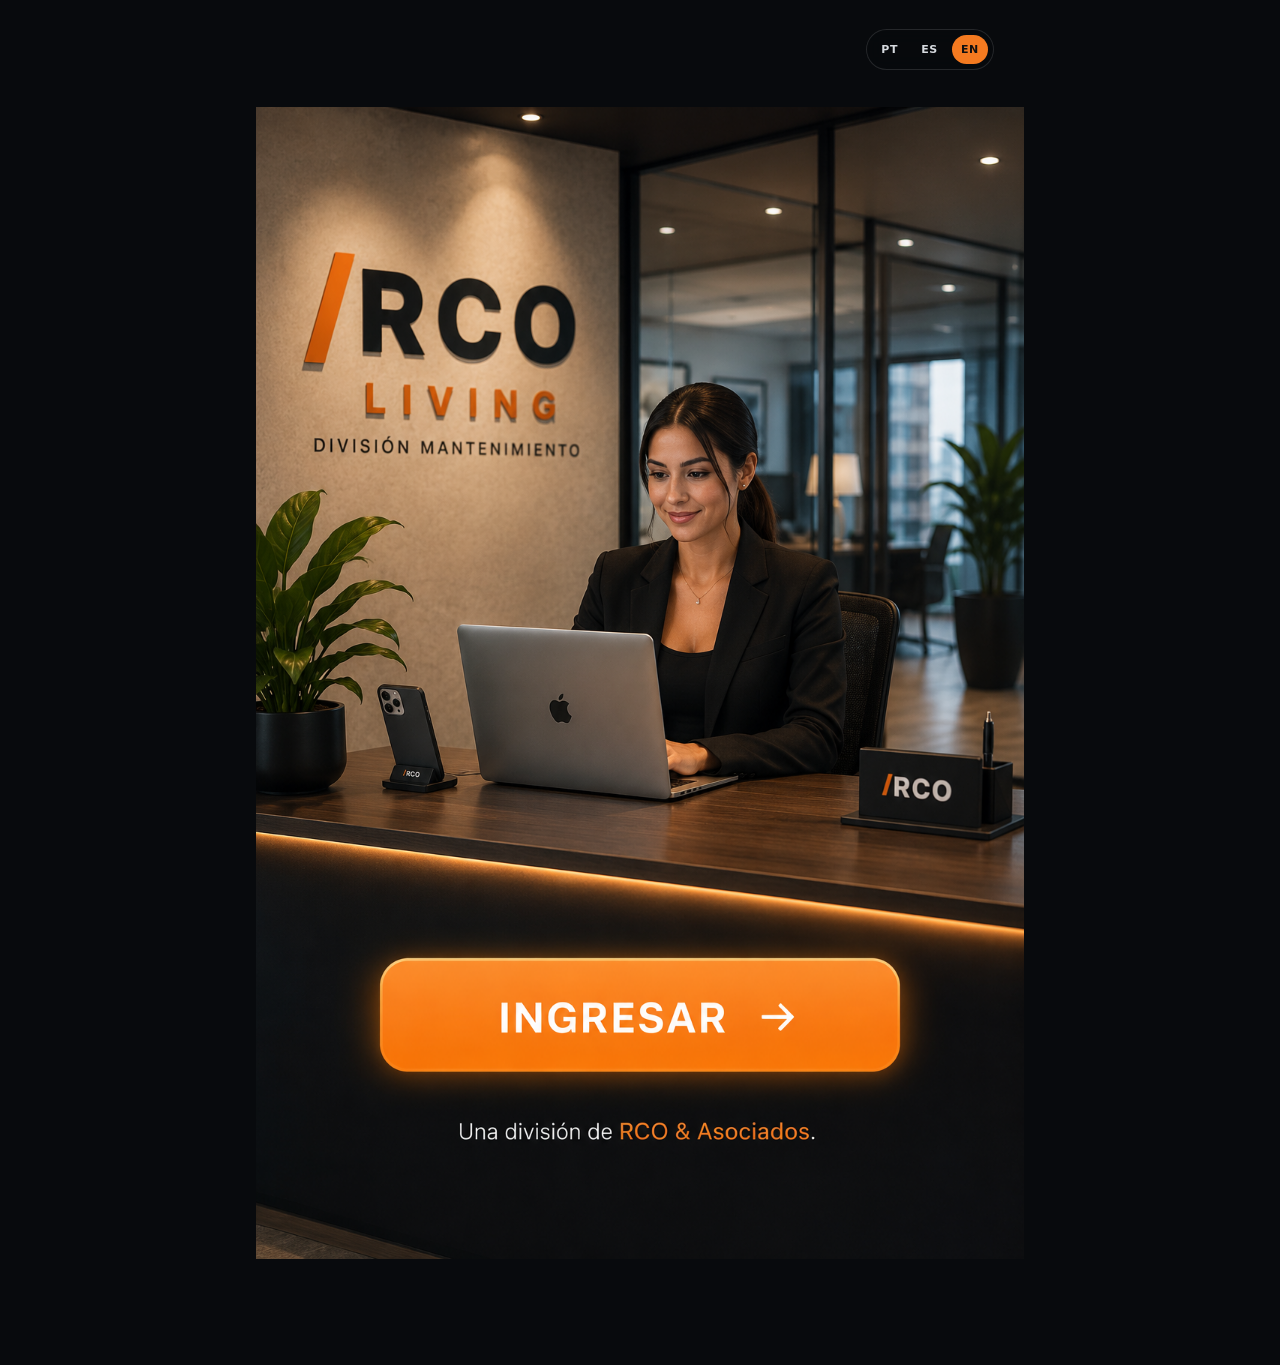
==== commit 37e7e7e8: "Add files via upload" ====
--- a/index.html
+++ b/index.html
@@ -1,150 +1,35 @@
-<!doctype html>
+<!DOCTYPE html>
 <html lang="es">
 <head>
-  <meta charset="utf-8">
-  <meta name="viewport" content="width=device-width, initial-scale=1, viewport-fit=cover">
-  <meta name="theme-color" content="#080a0c">
-  <meta name="description" content="RCO & Asociados conecta personas, proyectos e inversiones mediante alianzas estratégicas y acompañamiento integral.">
-  <title>RCO & Asociados | Confianza, proyectos e inversiones</title>
-  <link rel="preconnect" href="https://fonts.googleapis.com">
-  <link rel="preconnect" href="https://fonts.gstatic.com" crossorigin>
-  <link href="https://fonts.googleapis.com/css2?family=Inter:wght@400;500;600;700&family=Playfair+Display:wght@500;600&display=swap" rel="stylesheet">
-  <link rel="stylesheet" href="styles.css">
-  <script defer src="script.js"></script>
+<meta name="description" content="RCO Living, división operativa de RCO & Asociados para mantenimiento, administración y cuidado integral de propiedades.">
+  <meta charset="UTF-8">
+  <meta name="viewport" content="width=device-width, initial-scale=1">
+  <meta name="theme-color" content="#080a0d">
+  <title>RCO Living</title>
+  <link rel="stylesheet" href="sistema.css">
+<link rel="icon" href="logo-rco-living.png">
+<link rel="manifest" href="site.webmanifest">
 </head>
-<body>
-<header class="site-header">
-  <a class="brand" href="#inicio" aria-label="RCO & Asociados"><img src="logo-rco-header.png" alt="RCO & Asociados"></a>
-  <button class="menu-toggle" aria-expanded="false" aria-controls="nav">☰</button>
-  <nav id="nav">
-    <a href="#inicio" data-i18n="nav_home">Inicio</a>
-    <a href="#grupo" data-i18n="nav_group">Grupo RCO</a>
-    <a href="#mercados" data-i18n="nav_projects">Proyectos</a>
-    <a href="#servicios" data-i18n="nav_investments">Inversiones</a>
-    <a href="#living">RCO Living</a>
-    <a href="#contacto" data-i18n="nav_contact">Contacto</a>
-  </nav>
-  <div class="header-actions">
-    <select id="language" aria-label="Idioma">
-      <option value="es">ES</option><option value="pt">PT</option><option value="en">EN</option>
-    </select>
-    <a class="btn btn-outline desktop-cta" href="#contacto" data-i18n="schedule">Agendar reunión</a>
-  </div>
-</header>
-
-<main>
-<section class="hero section" id="inicio">
-  <div class="photo hero-photo"></div>
-  <div class="shade"></div>
-  <div class="content hero-content reveal">
-    <span class="eyebrow" data-i18n="impact">Impacto</span>
-    <h1><span data-i18n="build">Construimos</span><br><em data-i18n="trust">Confianza.</em></h1>
-    <p data-i18n="hero_text">Más de dos décadas construyendo relaciones basadas en transparencia, compromiso y resultados.</p>
-    <div class="actions">
-      <a class="btn" href="#grupo" data-i18n="history">Conocé nuestra historia</a>
-      <a class="btn btn-outline" href="#mercados" data-i18n="explore">Explorá oportunidades</a>
-    </div>
-  </div>
-</section>
-
-<section class="story section" id="grupo">
-  <div class="photo family-photo"></div><div class="shade"></div>
-  <div class="content reveal">
-    <span class="eyebrow" data-i18n="emotion">Emoción</span>
-    <h2><span data-i18n="places">Construimos lugares<br>donde nacen las</span><br><em data-i18n="stories">mejores historias.</em></h2>
-    <p data-i18n="story_text">Creamos espacios para disfrutar en familia, generar recuerdos y vivir experiencias incomparables.</p>
-    <a class="btn btn-outline" href="#mercados" data-i18n="view_projects">Ver proyectos</a>
-  </div>
-</section>
-
-<section class="markets" id="mercados">
-  <div class="section-copy reveal">
-    <span class="eyebrow" data-i18n="opportunities">Oportunidades</span>
-    <h2 data-i18n="destinations">Oportunidades en destinos excepcionales.</h2>
-    <p data-i18n="choose">Elegí dónde querés construir tu próxima historia.</p>
-  </div>
-  <div class="market-grid">
-    <article style="--bg:url('brasil.jpg')"><div><b>Brasil</b><small>Porto de Galinhas y Pernambuco</small></div></article>
-    <article style="--bg:url('patagonia.jpg')"><div><b>Patagonia</b><small>Bariloche, Villa La Angostura y alrededores</small></div></article>
-    <article style="--bg:url('buenos-aires.jpg')"><div><b>Buenos Aires</b><small>Costa Atlántica y más</small></div></article>
-    <article style="--bg:url('espana.jpg')"><div><b>España</b><small>Madrid y zonas estratégicas</small></div></article>
-    <article style="--bg:url('estados-unidos.jpg')"><div><b>Estados Unidos</b><small>Miami y oportunidades</small></div></article>
-  </div>
-</section>
-
-<section class="services section" id="servicios">
-  <div class="photo services-photo"></div><div class="shade"></div>
-  <div class="content reveal">
-    <span class="eyebrow" data-i18n="calm">Tranquilidad</span>
-    <h2><span data-i18n="we_handle">Nos ocupamos</span><br><em data-i18n="everything">de todo.</em></h2>
-    <p data-i18n="support_text">Acompañamiento integral en cada etapa.</p>
-    <div class="service-list">
-      <span>◎ <b data-i18n="advice">Asesoramiento personalizado</b></span>
-      <span>▤ <b data-i18n="docs">Documentación y legalidad</b></span>
-      <span>◈ <b data-i18n="finance">Financiamiento a medida</b></span>
-      <span>▣ <b data-i18n="management">Administración de propiedades</b></span>
-      <span>⌂ <b data-i18n="rentals">Alquileres y reservas</b></span>
-      <span>⚙ <b data-i18n="maintenance">Mantenimiento y soporte 24/7</b></span>
-    </div>
-  </div>
-</section>
-
-<section class="living section" id="living">
-  <div class="photo living-photo"></div><div class="shade"></div>
-  <div class="content reveal">
-    <span class="eyebrow">RCO Living</span>
-    <h2><span data-i18n="your_property">Tu propiedad.</span><br><span data-i18n="your_investment">Tu inversión.</span><br><em data-i18n="your_freedom">Tu libertad.</em></h2>
-    <p data-i18n="living_text">Gestioná todo desde nuestra plataforma, estés donde estés.</p>
-    <div class="feature-pills">
-      <span data-i18n="reservations">Reservas y calendario</span>
-      <span data-i18n="income">Ingresos en tiempo real</span>
-      <span data-i18n="guests">Huéspedes y check-in</span>
-      <span data-i18n="expenses">Gastos y mantenimiento</span>
-      <span data-i18n="communication">Comunicación 24/7</span>
-      <span data-i18n="experiences">Experiencias y servicios</span>
-    </div>
-  </div>
-</section>
-
-<section class="payments">
-  <div>
-    <span class="eyebrow" data-i18n="payments_title">Pagos preparados para crecer</span>
-    <h2 data-i18n="payments_heading">Una plataforma lista para integrar pagos locales e internacionales.</h2>
-    <p data-i18n="payments_note">La primera versión deja preparada la arquitectura. Los cobros se activarán después de contratar y verificar el proveedor de pagos correspondiente.</p>
-  </div>
-  <div class="payment-methods" aria-label="Métodos de pago previstos">
-    <span>PIX</span><span>Visa</span><span>Mastercard</span><span>Apple Pay</span><span>Google Pay</span><span>PayPal</span>
-  </div>
-</section>
-
-<section class="cta section" id="contacto">
-  <div class="photo office-photo"></div><div class="shade"></div>
-  <div class="content reveal">
-    <span class="eyebrow" data-i18n="lets_talk">Hablemos</span>
-    <h2><span data-i18n="best_opps">Las mejores oportunidades<br>comienzan con una</span> <em data-i18n="conversation">conversación.</em></h2>
-    <p data-i18n="cta_text">Agendemos una reunión y comencemos a construir la suya.</p>
-    <button class="btn" data-open-contact data-i18n="schedule">Agendar reunión</button>
-  </div>
-</section>
-</main>
-
-<footer>
-  <img src="logo-rco-header.png" alt="RCO & Asociados">
-  <p data-i18n="footer_text">Conectamos personas, proyectos e inversiones para desarrollar oportunidades y alianzas estratégicas en América y Europa.</p>
-  <div><b data-i18n="contacts">Contacto</b><a href="mailto:info@rcoasociados.com">info@rcoasociados.com</a><span>Porto de Galinhas, PE · Brasil</span></div>
-  <small>© 2026 RCO & Asociados. <span data-i18n="rights">Todos los derechos reservados.</span></small>
-</footer>
-
-<button class="floating-contact" data-open-contact aria-label="Abrir contacto">✆</button>
-<div class="modal" id="contact-modal" hidden>
-  <div class="modal-card">
-    <button class="close" aria-label="Cerrar">×</button>
-    <img src="logo-rco-header.png" alt="">
-    <h3 data-i18n="contact_advisor">Contactar un asesor</h3>
-    <a class="whatsapp" href="https://wa.me/55998991468?text=Hola%20RCO%20%26%20Asociados%2C%20quisiera%20recibir%20informaci%C3%B3n." target="_blank" rel="noopener">🇧🇷 WhatsApp Brasil<br><small>+55 99899-1468</small></a>
-    <a class="whatsapp" href="https://wa.me/5492262626567?text=Hola%20RCO%20%26%20Asociados%2C%20quisiera%20recibir%20informaci%C3%B3n." target="_blank" rel="noopener">🇦🇷 WhatsApp Argentina<br><small>+54 9 2262 62-6567</small></a>
-    <a class="email" href="mailto:info@rcoasociados.com">info@rcoasociados.com</a>
-  </div>
-</div>
+<body class="landing-body">
+  <main class="cover">
+    <section class="poster" aria-label="RCO Living">
+      <div class="lang-floating" aria-label="Selector de idioma">
+        <button data-lang="pt">PT</button>
+        <button data-lang="es">ES</button>
+        <button data-lang="en">EN</button>
+      </div>
+      <a class="enter-hit" href="divisiones.html" data-i18n-aria="enterAria">
+        <span data-i18n="enter">INGRESAR</span>
+      </a>
+    </section>
+  </main>
+  <script src="i18n.js"></script>
+  <script>
+    RCO_I18N.init();
+    const link = document.querySelector('.enter-hit');
+    const params = new URLSearchParams(location.search);
+    if (params.get('propiedad')) link.href = `divisiones.html?propiedad=${encodeURIComponent(params.get('propiedad'))}`;
+  </script>
+<script src="app.js"></script>
 </body>
 </html>
--- a/sistema.css
+++ b/sistema.css
@@ -0,0 +1,117 @@
+:root{
+  --bg:#080a0d;--panel:#11151a;--panel2:#171c22;--text:#f4f5f6;
+  --muted:#aab0b7;--line:rgba(255,255,255,.10);--orange:#f47a20;
+  --orange2:#ff9a4d;--red:#e73535;--green:#3bb273;--yellow:#e7b44b;
+  --shadow:0 24px 70px rgba(0,0,0,.35);
+  font-family:Inter,ui-sans-serif,system-ui,-apple-system,BlinkMacSystemFont,"Segoe UI",sans-serif
+}
+*{box-sizing:border-box}html{scroll-behavior:smooth}body{margin:0;background:radial-gradient(circle at 70% 0,rgba(244,122,32,.08),transparent 30%),var(--bg);color:var(--text)}
+a{color:inherit;text-decoration:none}button,input,textarea,select{font:inherit}
+.landing-body{overflow-x:hidden}
+.cover{min-height:100vh;display:grid;place-items:center;background:#080a0d}
+.poster{position:relative;width:min(100vw,768px);aspect-ratio:768/1365;background:url("portada-oficial.png") center/contain no-repeat}
+.enter-hit{position:absolute;left:16%;right:16%;top:73%;height:10%;border:0;border-radius:26px;background:transparent;cursor:pointer;text-indent:-9999px;overflow:hidden}
+.enter-hit:focus-visible{outline:4px solid #fff;outline-offset:5px}.enter-hit:active{transform:scale(.985)}
+.lang-floating{position:absolute;top:2.1%;right:4%;display:flex;gap:5px;padding:5px;background:rgba(8,10,13,.62);border:1px solid rgba(255,255,255,.12);border-radius:999px;backdrop-filter:blur(9px);z-index:5}
+.lang-floating button,.lang-switch button{border:0;background:transparent;color:#d7dbe0;font-size:11px;font-weight:900;letter-spacing:.06em;padding:8px 9px;border-radius:999px;cursor:pointer}
+.lang-floating button.active,.lang-switch button.active{background:var(--orange);color:#111}
+.topbar{min-height:88px;padding:12px max(4vw,22px);display:flex;align-items:center;justify-content:space-between;border-bottom:1px solid var(--line);background:rgba(8,10,13,.94);backdrop-filter:blur(14px);position:sticky;top:0;z-index:20}
+.logo{height:64px;width:auto;display:block;border-radius:3px}
+.top-actions{display:flex;gap:10px;align-items:center}.lang-switch{display:flex;gap:3px;border:1px solid var(--line);padding:3px;border-radius:999px}
+.whatsapp{font-size:13px;color:var(--muted);border:1px solid var(--line);padding:10px 14px;border-radius:999px}
+.shell{width:min(1120px,92vw);margin:0 auto;padding:48px 0 75px}
+.eyebrow{color:var(--orange2);text-transform:uppercase;letter-spacing:.18em;font-size:11px;font-weight:800}
+h1{font-size:clamp(38px,6vw,66px);line-height:1;margin:14px 0 18px;letter-spacing:-.045em}
+h2{letter-spacing:-.025em}.lead{color:var(--muted);font-size:17px;line-height:1.65;max-width:760px}
+.panel{margin-top:30px;background:rgba(17,21,26,.95);border:1px solid var(--line);border-radius:26px;padding:clamp(22px,5vw,44px);box-shadow:var(--shadow)}
+.choice-grid{display:grid;grid-template-columns:1fr 1fr;gap:18px;margin-top:26px}
+.choice{border:1px solid var(--line);background:var(--panel2);border-radius:20px;padding:26px;display:flex;flex-direction:column;min-height:245px;transition:.2s}
+.choice:hover{transform:translateY(-3px);border-color:rgba(244,122,32,.6)}.choice .icon{font-size:34px;margin-bottom:14px}.choice h2{margin:0 0 10px;font-size:26px}.choice p{color:var(--muted);line-height:1.55;margin:0 0 22px}
+.btn{margin-top:auto;display:inline-flex;align-items:center;justify-content:center;border:0;border-radius:13px;padding:15px 20px;font-weight:850;cursor:pointer}
+.btn.primary{background:linear-gradient(135deg,var(--orange),var(--orange2));color:#111}.btn.secondary{border:1px solid var(--line);background:transparent;color:#fff}.btn.danger{background:var(--red);color:#fff}
+.back{display:inline-flex;margin-bottom:22px;color:var(--muted)}
+.form-grid{display:grid;grid-template-columns:1fr 1fr;gap:18px}.wide{grid-column:1/-1}
+label{display:grid;gap:8px;font-size:13px;font-weight:700;color:#dce0e3}
+input,textarea,select{width:100%;background:#0b0f13;border:1px solid var(--line);border-radius:13px;color:white;padding:15px 16px;outline:none}
+input:focus,textarea:focus,select:focus{border-color:var(--orange);box-shadow:0 0 0 3px rgba(244,122,32,.12)}
+textarea{min-height:135px;resize:vertical}.status{margin-top:16px;padding:15px;border-radius:13px;background:rgba(244,122,32,.07);border:1px solid rgba(244,122,32,.25);color:#ffd4b6;display:none}
+.demo-client{margin-top:22px;border-top:1px solid var(--line);padding-top:20px;color:var(--muted);font-size:13px;line-height:1.6}
+.footer{border-top:1px solid var(--line);padding:26px max(4vw,22px);color:var(--muted);font-size:12px;display:flex;justify-content:space-between;gap:20px}
+.property-grid,.service-grid,.shift-grid,.priority-grid,.asset-grid,.kpi-grid{display:grid;gap:14px}
+.property-grid{grid-template-columns:repeat(3,1fr)}.service-grid{grid-template-columns:repeat(4,1fr)}.shift-grid{grid-template-columns:1fr 1fr}.priority-grid{grid-template-columns:repeat(3,1fr)}.asset-grid{grid-template-columns:repeat(3,1fr)}.kpi-grid{grid-template-columns:repeat(4,1fr)}
+.select-card,.asset-card,.kpi{border:1px solid var(--line);background:var(--panel2);border-radius:16px;padding:18px}
+.select-card{cursor:pointer;display:block}.select-card input{position:absolute;opacity:0}.select-card:has(input:checked){border-color:var(--orange);background:rgba(244,122,32,.08);box-shadow:0 0 0 2px rgba(244,122,32,.12)}
+.select-card strong,.asset-card strong{display:block;margin-bottom:6px}.select-card small,.asset-card small{color:var(--muted);line-height:1.4}.urgent:has(input:checked){border-color:var(--red);background:rgba(231,53,53,.09)}
+.form-actions{display:flex;justify-content:flex-end;gap:12px;margin-top:28px}
+.success{display:none;text-align:center;padding:30px}.tracking{font-size:clamp(25px,5vw,40px);color:var(--orange2);font-weight:900;border:1px solid var(--orange);padding:18px;border-radius:14px;margin:18px 0}
+.kpi span{display:block;color:var(--muted);font-size:12px;text-transform:uppercase;letter-spacing:.08em}.kpi strong{display:block;font-size:32px;margin-top:8px}.kpi.red strong{color:#ff8585}.kpi.orange strong{color:var(--orange2)}.kpi.green strong{color:#79d7a8}
+.table-wrap{overflow:auto;border:1px solid var(--line);border-radius:16px;margin-top:18px}table{width:100%;border-collapse:collapse;min-width:760px}th,td{text-align:left;padding:14px;border-bottom:1px solid var(--line);font-size:13px}th{color:var(--muted);font-size:11px;text-transform:uppercase;letter-spacing:.07em}.badge{display:inline-block;padding:5px 9px;border-radius:999px;font-size:11px;font-weight:800;background:#252b32}.badge.urgent{background:rgba(231,53,53,.17);color:#ff9999}.badge.done{background:rgba(59,178,115,.16);color:#8ee2b7}
+.tabs{display:flex;flex-wrap:wrap;gap:8px;margin-top:20px}.tabs button{border:1px solid var(--line);background:transparent;color:var(--muted);padding:10px 13px;border-radius:999px;cursor:pointer}.tabs button.active{background:var(--orange);color:#111;border-color:var(--orange)}
+.tab{display:none}.tab.active{display:block}
+.timeline{display:grid;gap:12px;margin-top:18px}.timeline-item{border-left:3px solid var(--orange);padding:10px 15px;background:rgba(255,255,255,.025);border-radius:0 12px 12px 0}.timeline-item small{color:var(--muted)}
+.admin-link{position:fixed;right:14px;bottom:14px;width:44px;height:44px;border-radius:50%;display:grid;place-items:center;background:#11161b;border:1px solid var(--line);color:var(--orange);font-weight:900;z-index:30}
+@media(max-width:820px){
+  .logo{height:52px}.whatsapp{display:none}.choice-grid,.form-grid,.property-grid,.service-grid,.priority-grid,.asset-grid,.kpi-grid{grid-template-columns:1fr}.shift-grid{grid-template-columns:1fr 1fr}
+  .choice{min-height:210px}.shell{padding-top:34px}.footer{flex-direction:column;text-align:center}.lang-switch button{padding:7px}
+}
+
+.panel-access{position:fixed;right:15px;bottom:15px;width:48px;height:48px;border-radius:50%;display:grid;place-items:center;background:#11161b;border:1px solid rgba(255,255,255,.14);color:#f47a20;font-weight:950;box-shadow:0 12px 35px rgba(0,0,0,.38);z-index:80}
+.ops-layout{display:grid;grid-template-columns:245px minmax(0,1fr);min-height:calc(100vh - 88px)}
+.ops-sidebar{border-right:1px solid var(--line);padding:22px 15px;background:#0b0e12;position:sticky;top:88px;height:calc(100vh - 88px)}
+.ops-nav{display:grid;gap:7px}.ops-nav button{border:0;background:transparent;color:var(--muted);text-align:left;padding:12px 14px;border-radius:12px;cursor:pointer;font-weight:760}.ops-nav button.active,.ops-nav button:hover{background:rgba(244,122,32,.12);color:#fff}
+.ops-main{padding:34px;min-width:0}.ops-hello{display:flex;justify-content:space-between;gap:20px;align-items:flex-start;margin-bottom:25px}
+.system-pills{display:flex;flex-wrap:wrap;gap:8px}.system-pill{padding:8px 11px;border-radius:999px;border:1px solid var(--line);color:var(--muted);font-size:11px}.system-pill.online{color:#91e2b8;border-color:rgba(59,178,115,.35);background:rgba(59,178,115,.08)}
+.ops-kpis{display:grid;grid-template-columns:repeat(5,1fr);gap:13px}.ops-kpi{border:1px solid var(--line);border-radius:17px;padding:18px;background:linear-gradient(145deg,#171c22,#101419)}.ops-kpi span{display:block;color:var(--muted);font-size:11px;text-transform:uppercase;letter-spacing:.08em}.ops-kpi strong{display:block;font-size:31px;margin-top:7px}.ops-kpi.alert strong{color:#ff8787}.ops-kpi.good strong{color:#8bdcb3}.ops-kpi.orange strong{color:var(--orange2)}
+.ops-grid{display:grid;grid-template-columns:minmax(0,1.7fr) minmax(280px,.8fr);gap:18px;margin-top:18px}.ops-card{border:1px solid var(--line);background:#11151a;border-radius:20px;padding:20px;box-shadow:var(--shadow)}.ops-card-head{display:flex;justify-content:space-between;align-items:center;gap:14px;margin-bottom:16px}.ops-card h2{margin:0;font-size:22px}
+.filters{display:flex;flex-wrap:wrap;gap:7px}.filter-btn{border:1px solid var(--line);background:transparent;color:var(--muted);padding:8px 10px;border-radius:999px;cursor:pointer;font-size:11px;font-weight:800}.filter-btn.active{background:var(--orange);color:#111;border-color:var(--orange)}
+.request-list{display:grid;gap:10px}.request-row{border:1px solid var(--line);background:#0d1115;border-radius:15px;padding:15px;display:grid;grid-template-columns:1.1fr .9fr .8fr .85fr auto;gap:12px;align-items:center}.request-row.urgent-row{border-color:rgba(231,53,53,.55);box-shadow:inset 4px 0 0 #e73535}.request-meta small,.request-cell small{display:block;color:var(--muted);margin-bottom:3px}.request-meta strong{font-size:14px}.request-cell{font-size:13px}.request-actions{display:flex;gap:6px}.icon-btn{border:1px solid var(--line);background:#151b21;color:white;border-radius:10px;padding:8px 10px;cursor:pointer}
+.activity{display:grid;gap:11px}.activity-item{display:grid;grid-template-columns:56px 1fr;gap:10px;border-left:2px solid var(--orange);padding:7px 0 7px 12px}.activity-item time{color:var(--orange2);font-size:12px;font-weight:850}.activity-item p{margin:0;color:#d9dde1;font-size:13px;line-height:1.45}.activity-item small{color:var(--muted)}
+.health-grid{display:grid;grid-template-columns:1fr 1fr;gap:10px}.health-item{border:1px solid var(--line);border-radius:14px;padding:14px;background:#0d1115}.health-item strong{display:block;font-size:24px}.health-item span{color:var(--muted);font-size:11px}
+.ia-card{position:relative;overflow:hidden;background:radial-gradient(circle at 80% 20%,rgba(244,122,32,.22),transparent 38%),#11151a}.ia-card::after{content:"IA";position:absolute;right:14px;bottom:-18px;font-size:85px;font-weight:950;color:rgba(255,255,255,.035)}
+.ops-section{display:none}.ops-section.active{display:block}.drawer{position:fixed;inset:0;background:rgba(0,0,0,.72);z-index:100;display:grid;place-items:end;backdrop-filter:blur(6px)}.drawer[hidden]{display:none}.drawer-panel{height:100%;width:min(520px,100%);background:#101419;border-left:1px solid var(--line);padding:26px;overflow:auto}.drawer-head{display:flex;justify-content:space-between;gap:15px;align-items:center}.drawer-close{border:1px solid var(--line);background:transparent;color:white;border-radius:10px;padding:8px 11px;cursor:pointer}.drawer-details{display:grid;grid-template-columns:1fr 1fr;gap:12px;margin-top:20px}.detail{border:1px solid var(--line);border-radius:13px;padding:13px}.detail small{display:block;color:var(--muted);margin-bottom:4px}.detail.full{grid-column:1/-1}.drawer-selects{display:grid;gap:12px;margin-top:18px}.save-change{margin-top:18px;width:100%}
+.agenda-board{display:grid;grid-template-columns:repeat(3,1fr);gap:13px}.day-column{border:1px solid var(--line);border-radius:16px;padding:15px;background:#0d1115}.day-column h3{margin:0 0 12px}.agenda-item{border-left:3px solid var(--orange);background:#151b21;border-radius:0 10px 10px 0;padding:10px;margin-bottom:9px;font-size:12px}.agenda-item.urgent-agenda{border-left-color:#e73535}.empty-state{padding:30px;text-align:center;color:var(--muted);border:1px dashed var(--line);border-radius:15px}
+@media(max-width:1050px){.ops-kpis{grid-template-columns:repeat(3,1fr)}.ops-grid{grid-template-columns:1fr}.request-row{grid-template-columns:1fr 1fr 1fr}.request-actions{grid-column:1/-1}.agenda-board{grid-template-columns:1fr}}
+@media(max-width:760px){.ops-layout{grid-template-columns:1fr}.ops-sidebar{position:static;height:auto;border-right:0;border-bottom:1px solid var(--line);padding:10px}.ops-nav{display:flex;overflow:auto}.ops-nav button{white-space:nowrap}.ops-main{padding:20px 14px}.ops-hello{display:block}.system-pills{margin-top:15px}.ops-kpis{grid-template-columns:1fr 1fr}.request-row{grid-template-columns:1fr}.request-actions{grid-column:auto}.drawer-details{grid-template-columns:1fr}.detail.full{grid-column:auto}}
+
+.login-body{
+  min-height:100vh;display:grid;place-items:center;padding:24px;
+  background:
+    linear-gradient(135deg,rgba(8,10,13,.96),rgba(8,10,13,.78)),
+    url("portada-oficial.png") center/cover no-repeat fixed;
+}
+.login-shell{width:min(470px,100%);background:rgba(15,19,24,.94);border:1px solid var(--line);border-radius:26px;padding:30px;box-shadow:0 30px 90px rgba(0,0,0,.5);backdrop-filter:blur(16px)}
+.login-brand{display:flex;justify-content:center;margin-bottom:22px}.login-brand img{height:82px;width:auto}
+.login-shell h1{font-size:38px;margin-bottom:12px}.login-shell .lead{font-size:15px}
+.login-form{display:grid;gap:15px;margin-top:24px}.login-error{display:none;padding:12px 14px;border-radius:12px;background:rgba(231,53,53,.10);border:1px solid rgba(231,53,53,.35);color:#ffaaaa;font-size:13px}
+.login-info{margin-top:18px;padding-top:18px;border-top:1px solid var(--line);color:var(--muted);font-size:12px;line-height:1.6}
+.login-actions{display:flex;justify-content:space-between;align-items:center;gap:12px;margin-top:18px}.login-actions a{color:var(--muted);font-size:12px}
+.user-menu{display:flex;align-items:center;gap:10px}.user-chip{border:1px solid var(--line);padding:9px 12px;border-radius:999px;color:#dfe3e7;font-size:12px}.logout-btn{border:1px solid var(--line);background:transparent;color:var(--muted);padding:9px 12px;border-radius:999px;cursor:pointer}.logout-btn:hover{color:white;border-color:var(--orange)}
+.session-warning{margin:0 0 18px;padding:12px 14px;border-radius:13px;border:1px solid rgba(244,122,32,.3);background:rgba(244,122,32,.07);color:#ffd2b1;font-size:12px}
+
+.core-wrap{width:min(1200px,94vw);margin:0 auto;padding:34px 0 70px}.core-head{display:flex;justify-content:space-between;gap:18px;align-items:flex-start;flex-wrap:wrap}.core-actions{display:flex;gap:9px;flex-wrap:wrap}
+.core-kpis{display:grid;grid-template-columns:repeat(4,1fr);gap:13px;margin-top:23px}.core-kpi{border:1px solid var(--line);border-radius:17px;padding:18px;background:linear-gradient(145deg,#171c22,#101419)}.core-kpi small{display:block;color:var(--muted);text-transform:uppercase}.core-kpi strong{display:block;font-size:30px;margin-top:7px}
+.core-tabs{display:flex;gap:7px;overflow:auto;margin:23px 0 16px}.core-tabs button{border:1px solid var(--line);background:transparent;color:var(--muted);padding:10px 14px;border-radius:999px;white-space:nowrap;cursor:pointer}.core-tabs button.active{background:var(--orange);color:#111}.core-section{display:none}.core-section.active{display:block}
+.core-panel{border:1px solid var(--line);border-radius:20px;background:#11151a;padding:20px}.core-toolbar{display:flex;justify-content:space-between;gap:12px;align-items:center;flex-wrap:wrap;margin-bottom:17px}.core-search{width:min(360px,100%)}.core-search input{width:100%}
+.crm-grid{display:grid;grid-template-columns:repeat(3,1fr);gap:15px}.crm-card{border:1px solid var(--line);border-radius:18px;padding:18px;background:#0d1115;cursor:pointer;transition:.2s}.crm-card:hover{transform:translateY(-2px);border-color:rgba(244,122,32,.55)}
+.crm-top{display:flex;justify-content:space-between;gap:10px}.crm-name{display:flex;gap:11px}.avatar{width:44px;height:44px;border-radius:50%;display:grid;place-items:center;background:rgba(244,122,32,.14);color:var(--orange2);font-weight:900}.crm-card h3{margin:0}.crm-card p{margin:4px 0;color:var(--muted);font-size:12px}
+.crm-stats{display:grid;grid-template-columns:repeat(3,1fr);gap:7px;margin-top:14px}.crm-stat{border:1px solid var(--line);border-radius:11px;padding:9px}.crm-stat strong{display:block}.crm-stat small{color:var(--muted)}
+.property-list{display:grid;gap:10px}.property-row{border:1px solid var(--line);border-radius:15px;padding:15px;background:#0d1115;display:grid;grid-template-columns:1.3fr 1fr 1fr auto;gap:12px;align-items:center}.property-row small{display:block;color:var(--muted);margin-bottom:4px}
+.resource-grid{display:grid;grid-template-columns:repeat(3,1fr);gap:14px}.resource-card{border:1px solid var(--line);border-radius:16px;padding:17px;background:#0d1115}.status-dot{width:9px;height:9px;display:inline-block;border-radius:50%;background:#3bb273;margin-right:6px}.status-dot.busy{background:#e7b44b}
+.core-modal{position:fixed;inset:0;background:rgba(0,0,0,.75);z-index:120;display:grid;place-items:center;padding:18px}.core-modal[hidden]{display:none}.core-modal-card{width:min(880px,100%);max-height:90vh;overflow:auto;background:#101419;border:1px solid var(--line);border-radius:22px;padding:24px}.modal-head{display:flex;justify-content:space-between;gap:15px}.modal-close{border:1px solid var(--line);background:transparent;color:#fff;border-radius:10px;padding:8px 11px;cursor:pointer}
+.profile-grid{display:grid;grid-template-columns:280px 1fr;gap:17px;margin-top:18px}.profile-side,.profile-main{border:1px solid var(--line);border-radius:17px;padding:18px;background:#0d1115}.profile-avatar{width:72px;height:72px;border-radius:50%;display:grid;place-items:center;background:rgba(244,122,32,.14);color:var(--orange2);font-size:24px;font-weight:900}
+.record-grid{display:grid;grid-template-columns:repeat(2,1fr);gap:10px}.record{border:1px solid var(--line);border-radius:12px;padding:12px}.record small{display:block;color:var(--muted);margin-bottom:4px}.form-grid-core{display:grid;grid-template-columns:1fr 1fr;gap:13px}.form-grid-core .wide{grid-column:1/-1}
+@media(max-width:900px){.core-kpis,.crm-grid,.resource-grid{grid-template-columns:1fr 1fr}.profile-grid{grid-template-columns:1fr}.property-row{grid-template-columns:1fr 1fr}}@media(max-width:600px){.core-kpis,.crm-grid,.resource-grid,.form-grid-core,.record-grid{grid-template-columns:1fr}.form-grid-core .wide{grid-column:auto}.property-row{grid-template-columns:1fr}}
+
+.media-wrap{width:min(1240px,94vw);margin:0 auto;padding:34px 0 70px}.media-hero{display:flex;justify-content:space-between;gap:18px;align-items:flex-start;flex-wrap:wrap}
+.media-kpis{display:grid;grid-template-columns:repeat(4,1fr);gap:13px;margin-top:22px}.media-kpi{border:1px solid var(--line);border-radius:17px;padding:18px;background:linear-gradient(145deg,#171c22,#101419)}.media-kpi small{display:block;color:var(--muted);text-transform:uppercase}.media-kpi strong{display:block;font-size:30px;margin-top:7px}
+.destination-grid{display:grid;grid-template-columns:repeat(4,1fr);gap:14px;margin-top:18px}.destination-card{border:1px solid var(--line);border-radius:17px;overflow:hidden;background:#0d1115}.destination-cover{height:150px;display:grid;place-items:center;font-size:48px;background:radial-gradient(circle at 75% 20%,rgba(244,122,32,.22),transparent 38%),linear-gradient(145deg,#252c34,#0d1115)}.destination-card .content{padding:14px}.destination-card h3{margin:0 0 5px}.destination-card p{margin:0;color:var(--muted);font-size:12px}
+.destination-tabs{display:flex;gap:8px;overflow:auto;margin:23px 0 16px}.destination-tabs button{border:1px solid var(--line);background:transparent;color:var(--muted);padding:10px 14px;border-radius:999px;white-space:nowrap;cursor:pointer}.destination-tabs button.active{background:var(--orange);color:#111}
+.media-panel{border:1px solid var(--line);border-radius:20px;background:#11151a;padding:20px}.upload-zone{border:2px dashed rgba(244,122,32,.38);border-radius:18px;padding:28px;text-align:center;background:rgba(244,122,32,.04);cursor:pointer}.upload-zone input{display:none}.upload-zone strong{display:block;font-size:20px}.upload-zone p{color:var(--muted);margin-bottom:0}
+.media-toolbar{display:flex;justify-content:space-between;gap:12px;align-items:center;flex-wrap:wrap;margin:18px 0}.media-toolbar input{width:min(340px,100%)}.media-grid{display:grid;grid-template-columns:repeat(3,1fr);gap:15px}.media-card{border:1px solid var(--line);border-radius:17px;overflow:hidden;background:#0d1115}.media-preview{aspect-ratio:16/10;background:linear-gradient(145deg,#232a31,#0e1216);display:grid;place-items:center;overflow:hidden}.media-preview img,.media-preview video{width:100%;height:100%;object-fit:cover}.media-placeholder{font-size:46px;opacity:.6}.media-body{padding:15px}.media-body h3{margin:0 0 5px}.media-body p{margin:0;color:var(--muted);font-size:12px}.media-meta{display:flex;justify-content:space-between;gap:10px;margin-top:12px}.media-actions{display:flex;gap:7px;margin-top:12px}.media-actions button{flex:1}.storage-note{margin-top:14px;padding:12px 14px;border:1px solid rgba(231,180,75,.3);background:rgba(231,180,75,.07);border-radius:13px;color:#f2d79a;font-size:12px}
+@media(max-width:1000px){.media-kpis,.destination-grid{grid-template-columns:1fr 1fr}.media-grid{grid-template-columns:1fr 1fr}}@media(max-width:650px){.media-kpis,.destination-grid,.media-grid{grid-template-columns:1fr}}
+
+/* v1.1 production polish */
+:root{color-scheme:dark}html{scroll-behavior:smooth}body{min-height:100vh}.offline::before{content:"Sin conexión · algunos datos locales siguen disponibles";position:fixed;left:10px;right:10px;bottom:10px;z-index:9999;padding:10px 14px;border-radius:12px;background:#7b251e;color:#fff;text-align:center;font-weight:800}
+a,button,input,select,textarea{touch-action:manipulation}button:focus-visible,a:focus-visible,input:focus-visible,select:focus-visible,textarea:focus-visible{outline:3px solid rgba(255,132,48,.7);outline-offset:3px}
+img{max-width:100%;height:auto}.btn,.icon-btn,.user-chip{min-height:42px}.topbar{position:sticky;top:0;z-index:90;backdrop-filter:blur(14px)}
+@media(max-width:520px){.top-actions{gap:5px}.user-chip{font-size:10px;padding:7px 8px}.logo{max-width:58px}.core-wrap,.media-wrap{width:min(96vw,1240px)}}
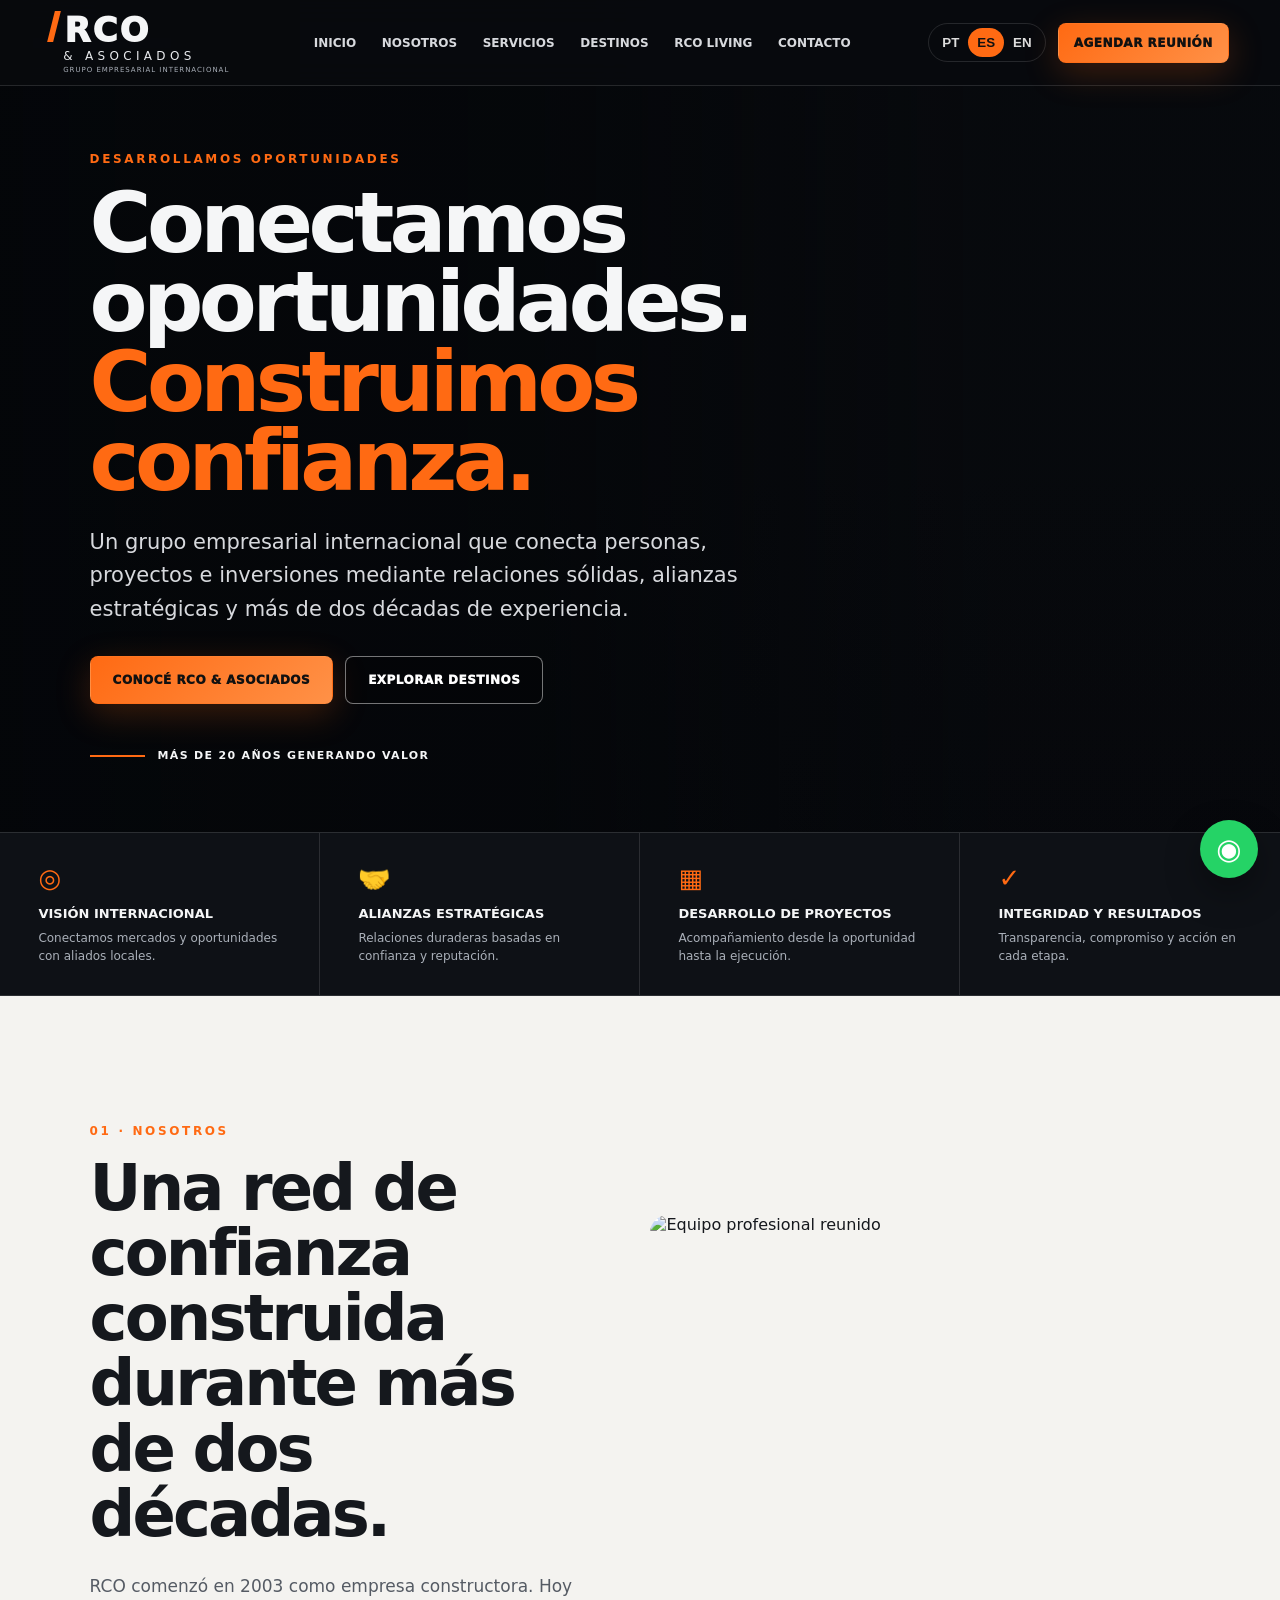
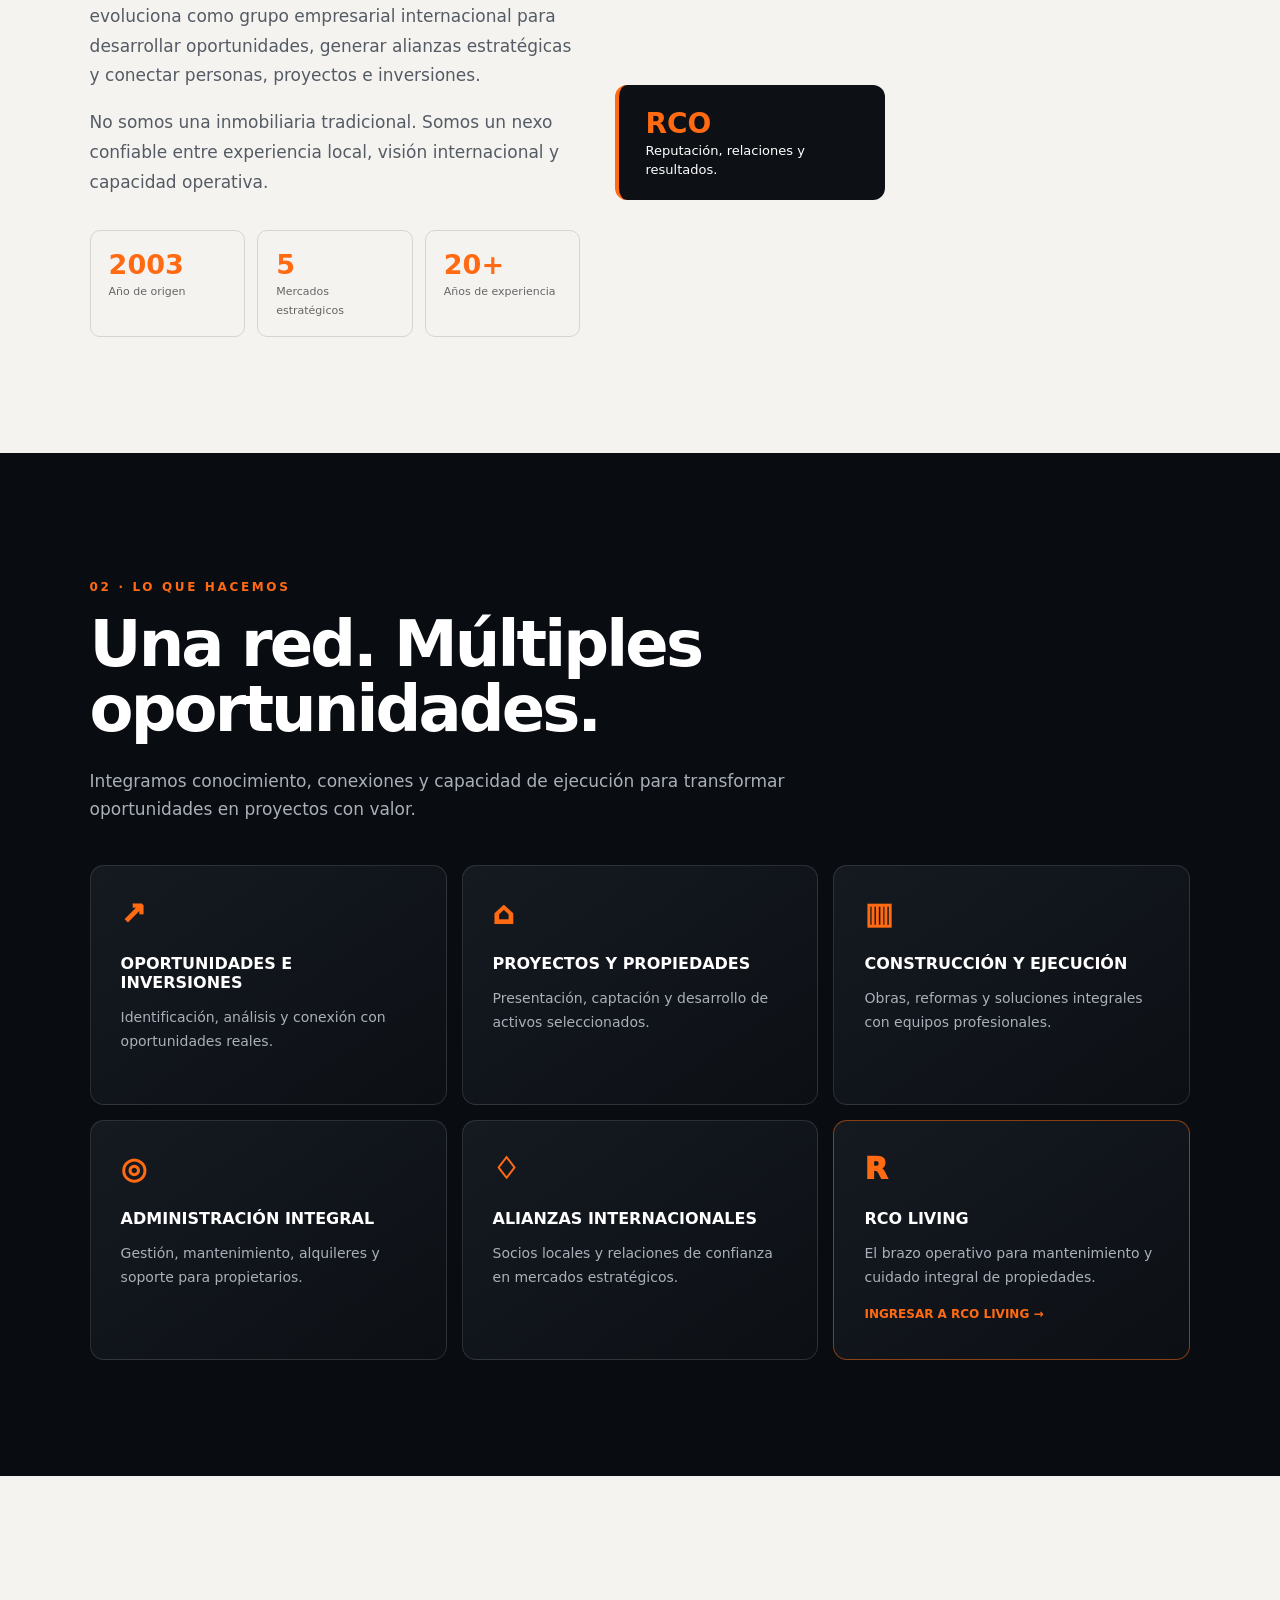
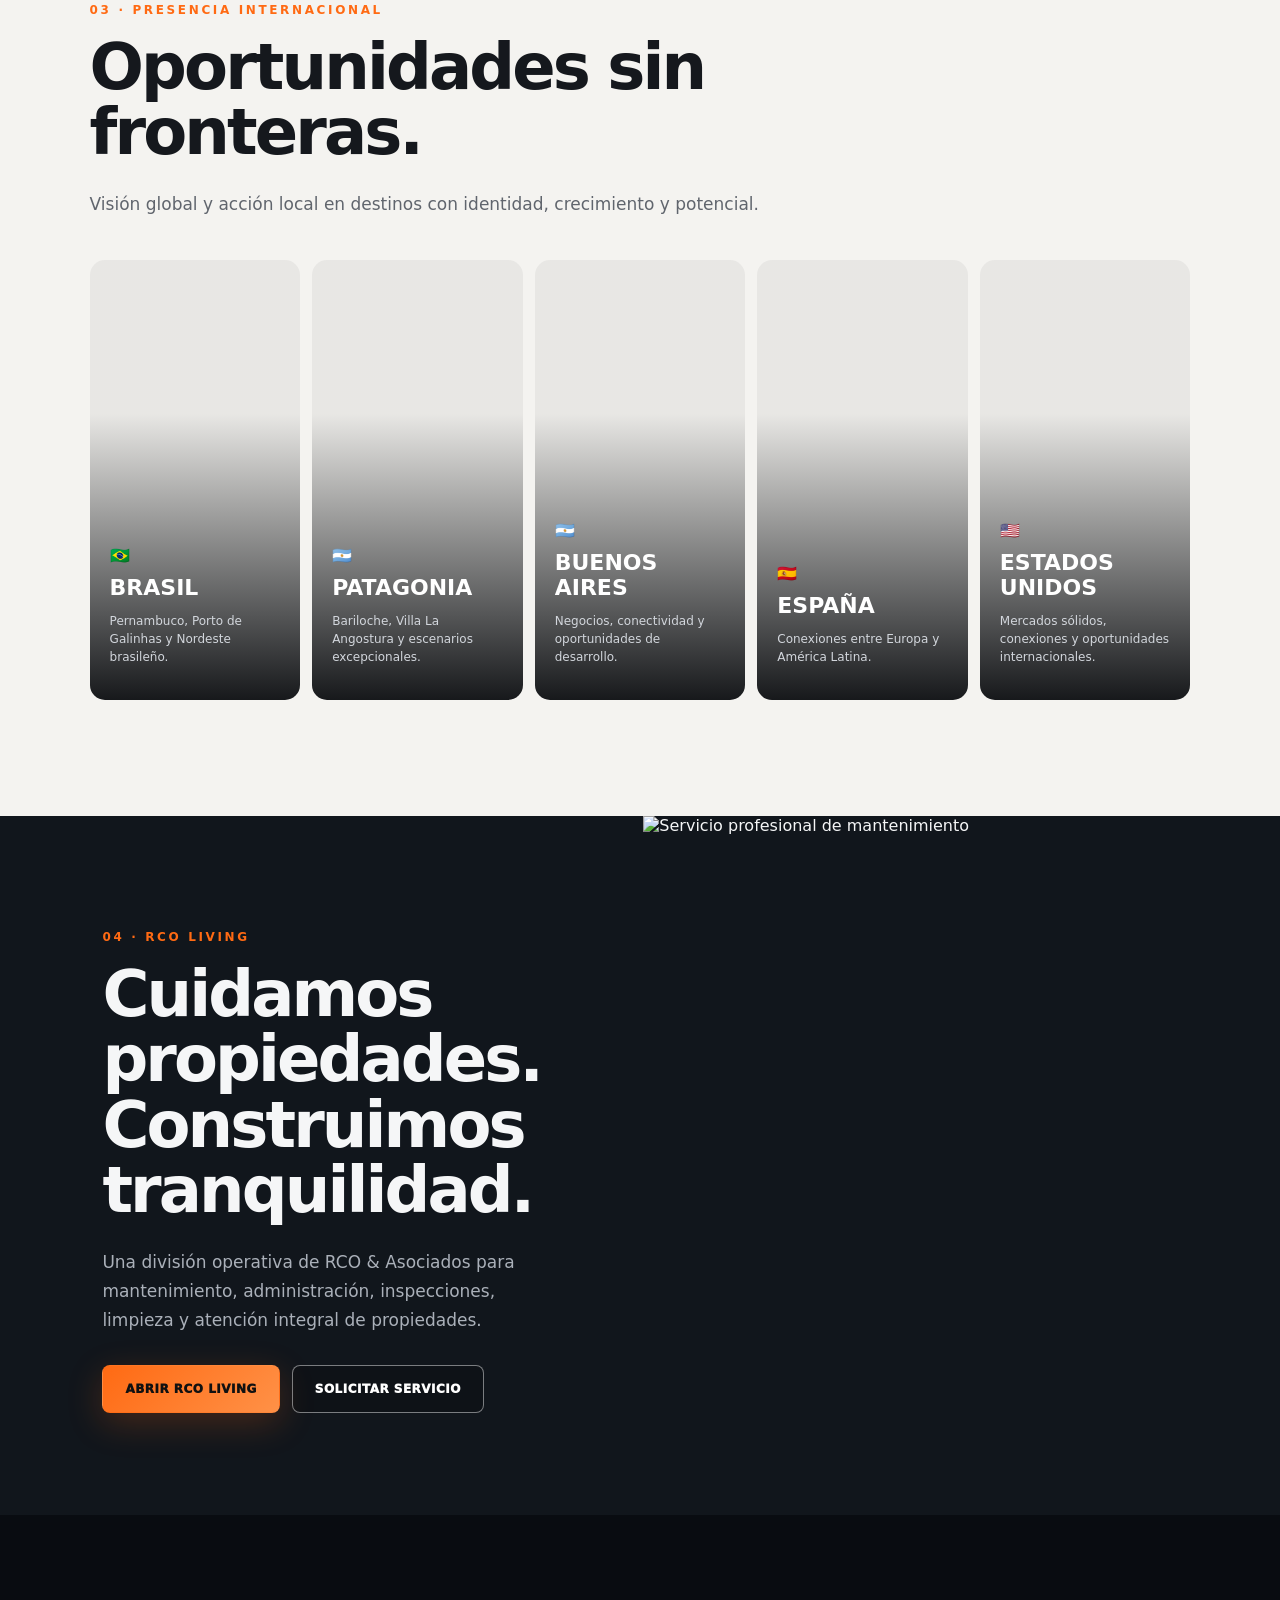
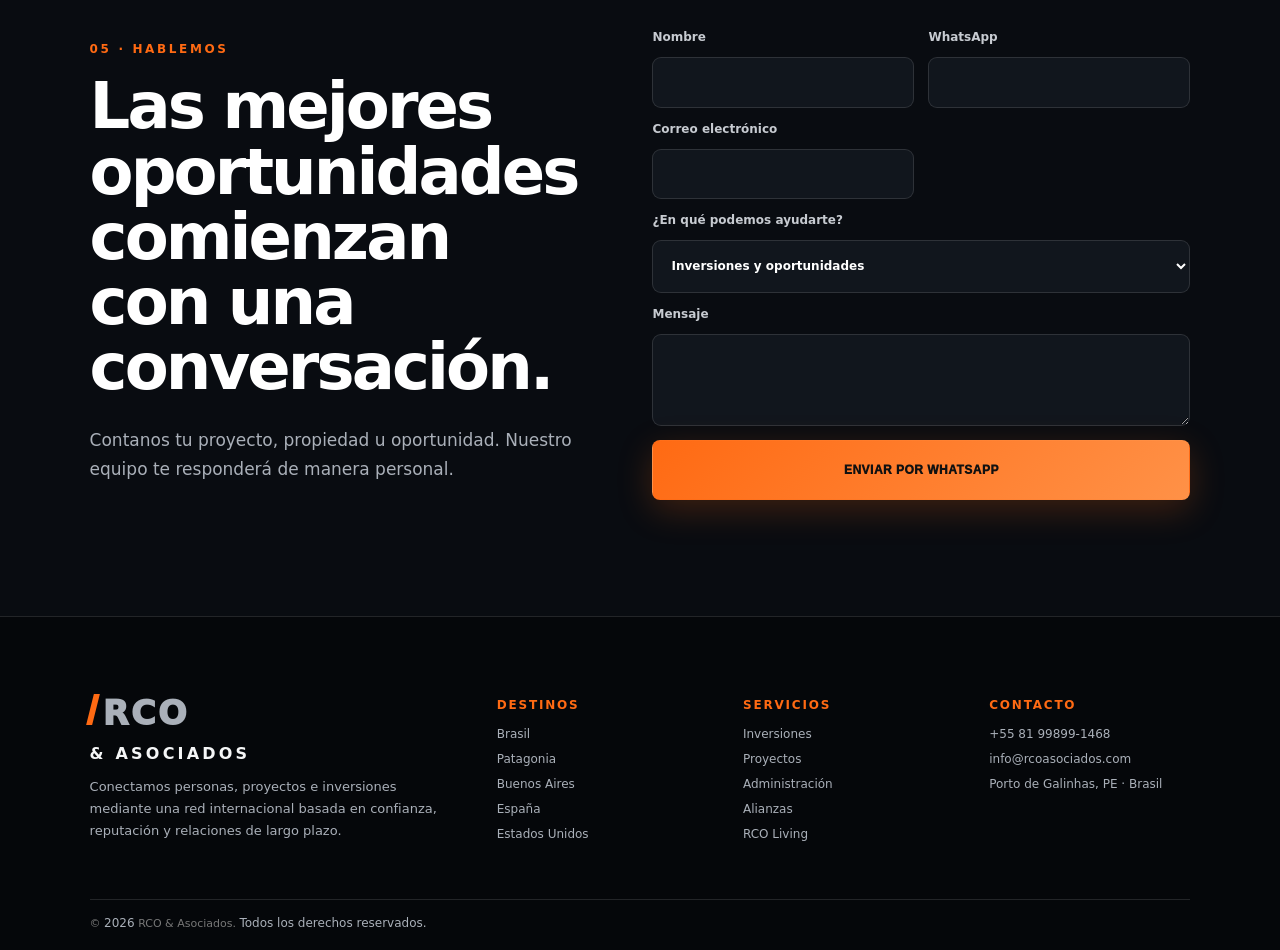
==== commit 5a9cd239: "Add files via upload" ====
--- a/index.html
+++ b/index.html
@@ -1,35 +1,165 @@
-<!DOCTYPE html>
+<!doctype html>
 <html lang="es">
 <head>
-<meta name="description" content="RCO Living, división operativa de RCO & Asociados para mantenimiento, administración y cuidado integral de propiedades.">
-  <meta charset="UTF-8">
-  <meta name="viewport" content="width=device-width, initial-scale=1">
-  <meta name="theme-color" content="#080a0d">
-  <title>RCO Living</title>
-  <link rel="stylesheet" href="sistema.css">
-<link rel="icon" href="logo-rco-living.png">
-<link rel="manifest" href="site.webmanifest">
+  <meta charset="utf-8">
+  <meta name="viewport" content="width=device-width,initial-scale=1,viewport-fit=cover">
+  <meta name="theme-color" content="#090b0f">
+  <title>RCO & Asociados | Oportunidades, alianzas e inversiones</title>
+  <meta name="description" content="Grupo empresarial internacional dedicado al desarrollo de oportunidades, alianzas estratégicas y conexión entre personas, proyectos e inversiones.">
+  <meta property="og:title" content="RCO & Asociados">
+  <meta property="og:description" content="Más de dos décadas conectando personas, proyectos e inversiones.">
+  <meta property="og:type" content="website">
+  <meta property="og:image" content="https://images.unsplash.com/photo-1521737711867-e3b97375f902?auto=format&fit=crop&w=1600&q=88">
+  <link rel="preconnect" href="https://images.unsplash.com">
+  <link rel="stylesheet" href="styles.css">
 </head>
-<body class="landing-body">
-  <main class="cover">
-    <section class="poster" aria-label="RCO Living">
-      <div class="lang-floating" aria-label="Selector de idioma">
-        <button data-lang="pt">PT</button>
-        <button data-lang="es">ES</button>
-        <button data-lang="en">EN</button>
-      </div>
-      <a class="enter-hit" href="divisiones.html" data-i18n-aria="enterAria">
-        <span data-i18n="enter">INGRESAR</span>
-      </a>
-    </section>
-  </main>
-  <script src="i18n.js"></script>
-  <script>
-    RCO_I18N.init();
-    const link = document.querySelector('.enter-hit');
-    const params = new URLSearchParams(location.search);
-    if (params.get('propiedad')) link.href = `divisiones.html?propiedad=${encodeURIComponent(params.get('propiedad'))}`;
-  </script>
+<body>
+<header class="site-header">
+  <a class="brand" href="#inicio" aria-label="RCO & Asociados">
+    <span class="brand-rco"><i></i>RCO</span>
+    <span class="brand-name">&amp; ASOCIADOS</span>
+    <small data-i18n="brandSubtitle">GRUPO EMPRESARIAL INTERNACIONAL</small>
+  </a>
+  <button class="menu-toggle" aria-label="Abrir menú" aria-expanded="false">☰</button>
+  <nav class="nav" aria-label="Navegación principal">
+    <a href="#inicio" data-i18n="navHome">INICIO</a>
+    <a href="#nosotros" data-i18n="navAbout">NOSOTROS</a>
+    <a href="#servicios" data-i18n="navServices">SERVICIOS</a>
+    <a href="#destinos" data-i18n="navDestinations">DESTINOS</a>
+    <a href="living/">RCO LIVING</a>
+    <a href="#contacto" data-i18n="navContact">CONTACTO</a>
+  </nav>
+  <div class="header-actions">
+    <div class="languages" aria-label="Idioma">
+      <button data-lang="pt">PT</button><button class="active" data-lang="es">ES</button><button data-lang="en">EN</button>
+    </div>
+    <a class="btn btn-primary compact" href="https://wa.me/5581998991468?text=Hola%20RCO%20%26%20Asociados,%20quiero%20coordinar%20una%20reuni%C3%B3n." target="_blank" rel="noopener" data-i18n="schedule">AGENDAR REUNIÓN</a>
+  </div>
+</header>
+
+<main>
+<section class="hero" id="inicio">
+  <div class="hero-overlay"></div>
+  <div class="hero-content">
+    <p class="eyebrow" data-i18n="heroEyebrow">DESARROLLAMOS OPORTUNIDADES</p>
+    <h1><span data-i18n="heroLine1">Conectamos oportunidades.</span><strong data-i18n="heroLine2">Construimos confianza.</strong></h1>
+    <p class="hero-copy" data-i18n="heroCopy">Un grupo empresarial internacional que conecta personas, proyectos e inversiones mediante relaciones sólidas, alianzas estratégicas y más de dos décadas de experiencia.</p>
+    <div class="hero-buttons">
+      <a class="btn btn-primary" href="#nosotros" data-i18n="knowUs">CONOCÉ RCO &amp; ASOCIADOS</a>
+      <a class="btn btn-outline" href="#destinos" data-i18n="explore">EXPLORAR DESTINOS</a>
+    </div>
+    <div class="trust-line"><span></span><b data-i18n="trustLine">MÁS DE 20 AÑOS GENERANDO VALOR</b></div>
+  </div>
+</section>
+
+<section class="principles" aria-label="Principios">
+  <article><span>◎</span><h3 data-i18n="visionTitle">VISIÓN INTERNACIONAL</h3><p data-i18n="visionText">Conectamos mercados y oportunidades con aliados locales.</p></article>
+  <article><span>🤝</span><h3 data-i18n="alliancesTitle">ALIANZAS ESTRATÉGICAS</h3><p data-i18n="alliancesText">Relaciones duraderas basadas en confianza y reputación.</p></article>
+  <article><span>▦</span><h3 data-i18n="projectsTitle">DESARROLLO DE PROYECTOS</h3><p data-i18n="projectsText">Acompañamiento desde la oportunidad hasta la ejecución.</p></article>
+  <article><span>✓</span><h3 data-i18n="integrityTitle">INTEGRIDAD Y RESULTADOS</h3><p data-i18n="integrityText">Transparencia, compromiso y acción en cada etapa.</p></article>
+</section>
+
+<section class="about section" id="nosotros">
+  <div class="section-copy">
+    <p class="section-number">01 · <span data-i18n="aboutLabel">NOSOTROS</span></p>
+    <h2 data-i18n="aboutTitle">Una red de confianza construida durante más de dos décadas.</h2>
+    <p data-i18n="aboutText1">RCO comenzó en 2003 como empresa constructora. Hoy evoluciona como grupo empresarial internacional para desarrollar oportunidades, generar alianzas estratégicas y conectar personas, proyectos e inversiones.</p>
+    <p data-i18n="aboutText2">No somos una inmobiliaria tradicional. Somos un nexo confiable entre experiencia local, visión internacional y capacidad operativa.</p>
+    <div class="mini-stats">
+      <div><strong>2003</strong><span data-i18n="founded">Año de origen</span></div>
+      <div><strong>5</strong><span data-i18n="markets">Mercados estratégicos</span></div>
+      <div><strong>20+</strong><span data-i18n="years">Años de experiencia</span></div>
+    </div>
+  </div>
+  <div class="about-image">
+    <img src="https://images.unsplash.com/photo-1521737711867-e3b97375f902?auto=format&fit=crop&w=1800&q=90" alt="Equipo profesional reunido">
+    <div class="image-badge"><b>RCO</b><span data-i18n="reputation">Reputación, relaciones y resultados.</span></div>
+  </div>
+</section>
+
+<section class="services section dark" id="servicios">
+  <header class="section-heading">
+    <p class="section-number">02 · <span data-i18n="servicesLabel">LO QUE HACEMOS</span></p>
+    <h2 data-i18n="servicesTitle">Una red. Múltiples oportunidades.</h2>
+    <p data-i18n="servicesIntro">Integramos conocimiento, conexiones y capacidad de ejecución para transformar oportunidades en proyectos con valor.</p>
+  </header>
+  <div class="service-grid">
+    <article><span>↗</span><h3 data-i18n="s1t">OPORTUNIDADES E INVERSIONES</h3><p data-i18n="s1d">Identificación, análisis y conexión con oportunidades reales.</p></article>
+    <article><span>⌂</span><h3 data-i18n="s2t">PROYECTOS Y PROPIEDADES</h3><p data-i18n="s2d">Presentación, captación y desarrollo de activos seleccionados.</p></article>
+    <article><span>▥</span><h3 data-i18n="s3t">CONSTRUCCIÓN Y EJECUCIÓN</h3><p data-i18n="s3d">Obras, reformas y soluciones integrales con equipos profesionales.</p></article>
+    <article><span>◎</span><h3 data-i18n="s4t">ADMINISTRACIÓN INTEGRAL</h3><p data-i18n="s4d">Gestión, mantenimiento, alquileres y soporte para propietarios.</p></article>
+    <article><span>♢</span><h3 data-i18n="s5t">ALIANZAS INTERNACIONALES</h3><p data-i18n="s5d">Socios locales y relaciones de confianza en mercados estratégicos.</p></article>
+    <article class="living-service"><span>R</span><h3>RCO LIVING</h3><p data-i18n="s6d">El brazo operativo para mantenimiento y cuidado integral de propiedades.</p><a href="living/" data-i18n="enterLiving">INGRESAR A RCO LIVING →</a></article>
+  </div>
+</section>
+
+<section class="destinations section" id="destinos">
+  <header class="section-heading light">
+    <p class="section-number">03 · <span data-i18n="destLabel">PRESENCIA INTERNACIONAL</span></p>
+    <h2 data-i18n="destTitle">Oportunidades sin fronteras.</h2>
+    <p data-i18n="destIntro">Visión global y acción local en destinos con identidad, crecimiento y potencial.</p>
+  </header>
+  <div class="destination-grid">
+    <article style="--bg:url('https://images.unsplash.com/photo-1507525428034-b723cf961d3e?auto=format&fit=crop&w=1400&q=90')"><div><span>🇧🇷</span><h3>BRASIL</h3><p data-i18n="brazil">Pernambuco, Porto de Galinhas y Nordeste brasileño.</p></div></article>
+    <article style="--bg:url('https://images.unsplash.com/photo-1464822759023-fed622ff2c3b?auto=format&fit=crop&w=1400&q=90')"><div><span>🇦🇷</span><h3>PATAGONIA</h3><p data-i18n="patagonia">Bariloche, Villa La Angostura y escenarios excepcionales.</p></div></article>
+    <article style="--bg:url('https://images.unsplash.com/photo-1589909202802-8f4aadce1849?auto=format&fit=crop&w=1400&q=90')"><div><span>🇦🇷</span><h3>BUENOS AIRES</h3><p data-i18n="baires">Negocios, conectividad y oportunidades de desarrollo.</p></div></article>
+    <article style="--bg:url('https://images.unsplash.com/photo-1539037116277-4db20889f2d4?auto=format&fit=crop&w=1400&q=90')"><div><span>🇪🇸</span><h3>ESPAÑA</h3><p data-i18n="spain">Conexiones entre Europa y América Latina.</p></div></article>
+    <article style="--bg:url('https://images.unsplash.com/photo-1534430480872-3498386e7856?auto=format&fit=crop&w=1400&q=90')"><div><span>🇺🇸</span><h3>ESTADOS UNIDOS</h3><p data-i18n="usa">Mercados sólidos, conexiones y oportunidades internacionales.</p></div></article>
+  </div>
+</section>
+
+<section class="living-callout section">
+  <div class="living-copy">
+    <p class="section-number">04 · RCO LIVING</p>
+    <h2 data-i18n="livingTitle">Cuidamos propiedades. Construimos tranquilidad.</h2>
+    <p data-i18n="livingText">Una división operativa de RCO & Asociados para mantenimiento, administración, inspecciones, limpieza y atención integral de propiedades.</p>
+    <div class="hero-buttons">
+      <a class="btn btn-primary" href="living/" data-i18n="openLiving">ABRIR RCO LIVING</a>
+      <a class="btn btn-outline" href="living/solicitud.html" data-i18n="requestService">SOLICITAR SERVICIO</a>
+    </div>
+  </div>
+  <div class="living-photo">
+    <img src="https://images.unsplash.com/photo-1581578731548-c64695cc6952?auto=format&fit=crop&w=1600&q=90" alt="Servicio profesional de mantenimiento">
+  </div>
+</section>
+
+<section class="contact section dark" id="contacto">
+  <div>
+    <p class="section-number">05 · <span data-i18n="talk">HABLEMOS</span></p>
+    <h2 data-i18n="contactTitle">Las mejores oportunidades comienzan con una conversación.</h2>
+    <p data-i18n="contactText">Contanos tu proyecto, propiedad u oportunidad. Nuestro equipo te responderá de manera personal.</p>
+  </div>
+  <form id="contactForm">
+    <label><span data-i18n="name">Nombre</span><input name="name" required></label>
+    <label><span data-i18n="phone">WhatsApp</span><input name="phone" required></label>
+    <label><span data-i18n="email">Correo electrónico</span><input name="email" type="email"></label>
+    <label class="wide"><span data-i18n="interest">¿En qué podemos ayudarte?</span>
+      <select name="interest">
+        <option data-i18n="optInvestment">Inversiones y oportunidades</option>
+        <option data-i18n="optProperty">Propiedades y proyectos</option>
+        <option data-i18n="optLiving">RCO Living / mantenimiento</option>
+        <option data-i18n="optAlliance">Alianza estratégica</option>
+      </select>
+    </label>
+    <label class="wide"><span data-i18n="message">Mensaje</span><textarea name="message" rows="4"></textarea></label>
+    <button class="btn btn-primary wide" type="submit" data-i18n="sendWhatsApp">ENVIAR POR WHATSAPP</button>
+  </form>
+</section>
+</main>
+
+<footer>
+  <div class="footer-brand">
+    <span class="brand-rco"><i></i>RCO</span>
+    <b>&amp; ASOCIADOS</b>
+    <p data-i18n="footerText">Conectamos personas, proyectos e inversiones mediante una red internacional basada en confianza, reputación y relaciones de largo plazo.</p>
+  </div>
+  <div><h4 data-i18n="footerDest">DESTINOS</h4><a href="#destinos">Brasil</a><a href="#destinos">Patagonia</a><a href="#destinos">Buenos Aires</a><a href="#destinos">España</a><a href="#destinos">Estados Unidos</a></div>
+  <div><h4 data-i18n="footerServices">SERVICIOS</h4><a href="#servicios" data-i18n="fInvest">Inversiones</a><a href="#servicios" data-i18n="fProjects">Proyectos</a><a href="#servicios" data-i18n="fAdmin">Administración</a><a href="#servicios" data-i18n="fAlliances">Alianzas</a><a href="living/">RCO Living</a></div>
+  <div><h4 data-i18n="footerContact">CONTACTO</h4><a href="tel:+5581998991468">+55 81 99899-1468</a><a href="mailto:info@rcoasociados.com">info@rcoasociados.com</a><span>Porto de Galinhas, PE · Brasil</span></div>
+  <div class="copyright">© <span id="year"></span> RCO &amp; Asociados. <span data-i18n="rights">Todos los derechos reservados.</span></div>
+</footer>
+
+<a class="whatsapp-float" href="https://wa.me/5581998991468?text=Hola%20RCO%20%26%20Asociados,%20quiero%20recibir%20informaci%C3%B3n." target="_blank" rel="noopener" aria-label="WhatsApp">◉</a>
 <script src="app.js"></script>
 </body>
-</html>
+</html>
--- a/styles.css
+++ b/styles.css
@@ -0,0 +1 @@
+:root{--orange:#ff6a13;--orange2:#ff9147;--black:#080a0e;--panel:#10141a;--panel2:#171c23;--text:#f5f6f7;--muted:#aab0b9;--line:rgba(255,255,255,.12);--light:#f4f3f0;--ink:#15181d}*{box-sizing:border-box}html{scroll-behavior:smooth}body{margin:0;font-family:Inter,ui-sans-serif,system-ui,-apple-system,BlinkMacSystemFont,"Segoe UI",sans-serif;background:var(--black);color:var(--text)}a{text-decoration:none;color:inherit}img{display:block;width:100%}.site-header{height:86px;position:fixed;z-index:50;top:0;left:0;right:0;display:flex;align-items:center;gap:24px;padding:0 clamp(18px,4vw,64px);background:rgba(8,10,14,.9);backdrop-filter:blur(14px);border-bottom:1px solid var(--line)}.brand{display:flex;flex-direction:column;line-height:1;min-width:185px}.brand-rco{font-size:34px;font-weight:950;letter-spacing:.06em}.brand-rco i{display:inline-block;width:6px;height:31px;background:var(--orange);transform:skew(-14deg);margin-right:7px}.brand-name{font-size:12px;letter-spacing:.36em;margin:3px 0 5px 12px;color:#e8eaed}.brand small{font-size:7px;letter-spacing:.14em;color:var(--muted);margin-left:12px}.nav{display:flex;align-items:center;justify-content:center;gap:clamp(14px,2vw,28px);flex:1}.nav a{font-size:12px;font-weight:800;color:#d7d9dd;position:relative}.nav a:after{content:"";position:absolute;left:0;right:100%;bottom:-11px;height:2px;background:var(--orange);transition:.2s}.nav a:hover:after{right:0}.header-actions{display:flex;align-items:center;gap:12px}.languages{display:flex;border:1px solid var(--line);border-radius:999px;padding:4px}.languages button{border:0;background:transparent;color:#ddd;font-weight:900;padding:7px 9px;border-radius:999px;cursor:pointer}.languages button.active{background:var(--orange);color:#111}.btn{display:inline-flex;align-items:center;justify-content:center;min-height:48px;padding:0 22px;border-radius:8px;font-size:12px;font-weight:950;letter-spacing:.04em;border:1px solid transparent;transition:.2s}.btn:hover{transform:translateY(-2px)}.btn-primary{background:linear-gradient(135deg,var(--orange),var(--orange2));color:#111;box-shadow:0 10px 35px rgba(255,106,19,.22)}.btn-outline{border-color:rgba(255,255,255,.45);color:white;background:rgba(0,0,0,.15)}.btn.compact{min-height:40px;padding:0 15px}.menu-toggle{display:none}.hero{min-height:790px;position:relative;display:flex;align-items:center;padding:140px clamp(22px,7vw,110px) 70px;background-image:url('https://images.unsplash.com/photo-1522071820081-009f0129c71c?auto=format&fit=crop&w=2200&q=92');background-size:cover;background-position:center}.hero-overlay{position:absolute;inset:0;background:linear-gradient(90deg,rgba(4,6,9,.97) 0%,rgba(4,6,9,.83) 42%,rgba(4,6,9,.2) 78%),linear-gradient(0deg,rgba(6,8,12,.7),transparent 45%)}.hero-content{position:relative;max-width:790px}.eyebrow,.section-number{font-size:12px;font-weight:900;letter-spacing:.22em;color:var(--orange);text-transform:uppercase}.hero h1{font-size:clamp(48px,6.6vw,98px);line-height:.94;letter-spacing:-.055em;margin:18px 0 24px}.hero h1 span,.hero h1 strong{display:block}.hero h1 strong{color:var(--orange)}.hero-copy{font-size:clamp(16px,1.7vw,21px);line-height:1.6;color:#d7d9dd;max-width:700px}.hero-buttons{display:flex;gap:12px;flex-wrap:wrap;margin-top:30px}.trust-line{display:flex;align-items:center;gap:13px;margin-top:45px;font-size:11px;letter-spacing:.12em}.trust-line span{width:55px;height:2px;background:var(--orange)}.principles{display:grid;grid-template-columns:repeat(4,1fr);background:#0e1116;border-top:1px solid var(--line);border-bottom:1px solid var(--line)}.principles article{padding:30px clamp(18px,3vw,45px);border-right:1px solid var(--line)}.principles article:last-child{border:0}.principles span{color:var(--orange);font-size:26px}.principles h3{font-size:13px;margin:13px 0 8px}.principles p{font-size:12px;line-height:1.5;color:var(--muted);margin:0}.section{padding:clamp(70px,9vw,125px) clamp(22px,7vw,110px)}.about{display:grid;grid-template-columns:1fr 1.1fr;gap:70px;align-items:center;background:var(--light);color:var(--ink)}.section-copy h2,.section-heading h2,.living-copy h2,.contact h2{font-size:clamp(36px,5vw,66px);line-height:1.02;letter-spacing:-.045em;margin:18px 0 25px}.section-copy>p:not(.section-number){font-size:17px;line-height:1.75;color:#555b64}.about-image{position:relative}.about-image img{height:620px;object-fit:cover;border-radius:18px}.image-badge{position:absolute;left:-35px;bottom:35px;background:#0d1116;color:white;padding:22px 26px;border-radius:12px;max-width:270px;border-left:4px solid var(--orange)}.image-badge b{font-size:28px;display:block;color:var(--orange)}.image-badge span{font-size:13px}.mini-stats{display:grid;grid-template-columns:repeat(3,1fr);gap:12px;margin-top:33px}.mini-stats div{padding:18px;border:1px solid #d5d5d2;border-radius:10px}.mini-stats strong{display:block;font-size:27px;color:var(--orange)}.mini-stats span{font-size:11px;color:#666}.dark{background:#090c11;color:white}.section-heading{max-width:820px;margin-bottom:42px}.section-heading p:not(.section-number){color:var(--muted);font-size:17px;line-height:1.65}.service-grid{display:grid;grid-template-columns:repeat(3,1fr);gap:15px}.service-grid article{background:linear-gradient(145deg,#151a21,#0c1015);border:1px solid var(--line);border-radius:14px;padding:30px;min-height:240px}.service-grid article>span{font-size:30px;color:var(--orange);font-weight:950}.service-grid h3{font-size:16px;margin:23px 0 12px}.service-grid p{color:var(--muted);line-height:1.65;font-size:14px}.living-service{border-color:rgba(255,106,19,.5)!important}.living-service a{color:var(--orange);font-size:12px;font-weight:900}.destinations{background:var(--light);color:var(--ink)}.section-heading.light p:not(.section-number){color:#60656d}.destination-grid{display:grid;grid-template-columns:repeat(5,1fr);gap:12px}.destination-grid article{height:440px;border-radius:15px;overflow:hidden;position:relative;background:var(--bg) center/cover no-repeat}.destination-grid article:after{content:"";position:absolute;inset:0;background:linear-gradient(0deg,rgba(4,6,9,.92),rgba(4,6,9,.05) 65%)}.destination-grid article div{position:absolute;z-index:1;left:20px;right:20px;bottom:22px;color:white}.destination-grid h3{font-size:22px;margin:10px 0 7px}.destination-grid p{font-size:12px;line-height:1.5;color:#d2d6dc}.living-callout{display:grid;grid-template-columns:1fr 1fr;gap:0;padding:0;background:#11161c}.living-copy{padding:clamp(60px,8vw,110px)}.living-copy p:not(.section-number){color:var(--muted);font-size:17px;line-height:1.7}.living-photo img{height:100%;min-height:620px;object-fit:cover}.contact{display:grid;grid-template-columns:.8fr 1fr;gap:75px}.contact>div p:not(.section-number){font-size:17px;line-height:1.7;color:var(--muted)}form{display:grid;grid-template-columns:1fr 1fr;gap:14px}label{display:grid;gap:7px;font-size:12px;color:#c7cbd1;font-weight:700}input,select,textarea{width:100%;border:1px solid var(--line);border-radius:9px;background:#11161d;color:white;padding:14px;font:inherit}textarea{resize:vertical}.wide{grid-column:1/-1}footer{position:relative;display:grid;grid-template-columns:1.8fr repeat(3,1fr);gap:45px;padding:65px clamp(22px,7vw,110px) 95px;background:#05070a;border-top:1px solid var(--line)}footer h4{font-size:12px;color:var(--orange);letter-spacing:.15em}footer a,footer span{display:block;font-size:12px;color:var(--muted);margin:11px 0}.footer-brand>b{display:block;letter-spacing:.2em;margin:8px 0}.footer-brand p{font-size:13px;line-height:1.7;color:var(--muted);max-width:380px}.copyright{position:absolute;left:clamp(22px,7vw,110px);right:clamp(22px,7vw,110px);bottom:20px;border-top:1px solid var(--line);padding-top:16px;font-size:11px;color:#777}.copyright span{display:inline}.whatsapp-float{position:fixed;z-index:45;right:22px;bottom:22px;width:58px;height:58px;border-radius:50%;display:grid;place-items:center;background:#25d366;color:white;font-size:29px;box-shadow:0 15px 35px rgba(0,0,0,.35)}@media(max-width:1120px){.nav{display:none}.menu-toggle{display:block;margin-left:auto;background:transparent;border:1px solid var(--line);color:white;border-radius:8px;padding:9px 11px}.nav.open{position:absolute;display:grid;top:85px;left:0;right:0;background:#0b0e13;padding:24px;gap:20px;border-bottom:1px solid var(--line)}.header-actions .btn{display:none}.destination-grid{grid-template-columns:repeat(2,1fr)}.destination-grid article:last-child{grid-column:1/-1}.about{grid-template-columns:1fr}.about-image img{height:500px}.image-badge{left:20px}.service-grid{grid-template-columns:1fr 1fr}}@media(max-width:720px){.site-header{height:76px;padding:0 15px}.brand-rco{font-size:27px}.brand-rco i{height:25px}.brand-name{font-size:10px}.brand small{display:none}.languages button{padding:6px}.hero{min-height:750px;padding-top:125px;background-position:62% center}.hero h1{font-size:52px}.principles{grid-template-columns:1fr 1fr}.principles article:nth-child(2){border-right:0}.section{padding:70px 20px}.service-grid,.destination-grid,.living-callout,.contact{grid-template-columns:1fr}.destination-grid article,.destination-grid article:last-child{grid-column:auto;height:360px}.living-photo img{min-height:420px}.contact{gap:40px}form{grid-template-columns:1fr}.wide{grid-column:auto}.mini-stats{grid-template-columns:1fr}.about-image img{height:420px}footer{grid-template-columns:1fr 1fr;padding:55px 20px 100px}.footer-brand{grid-column:1/-1}.copyright{left:20px;right:20px}.header-actions{gap:4px}}
